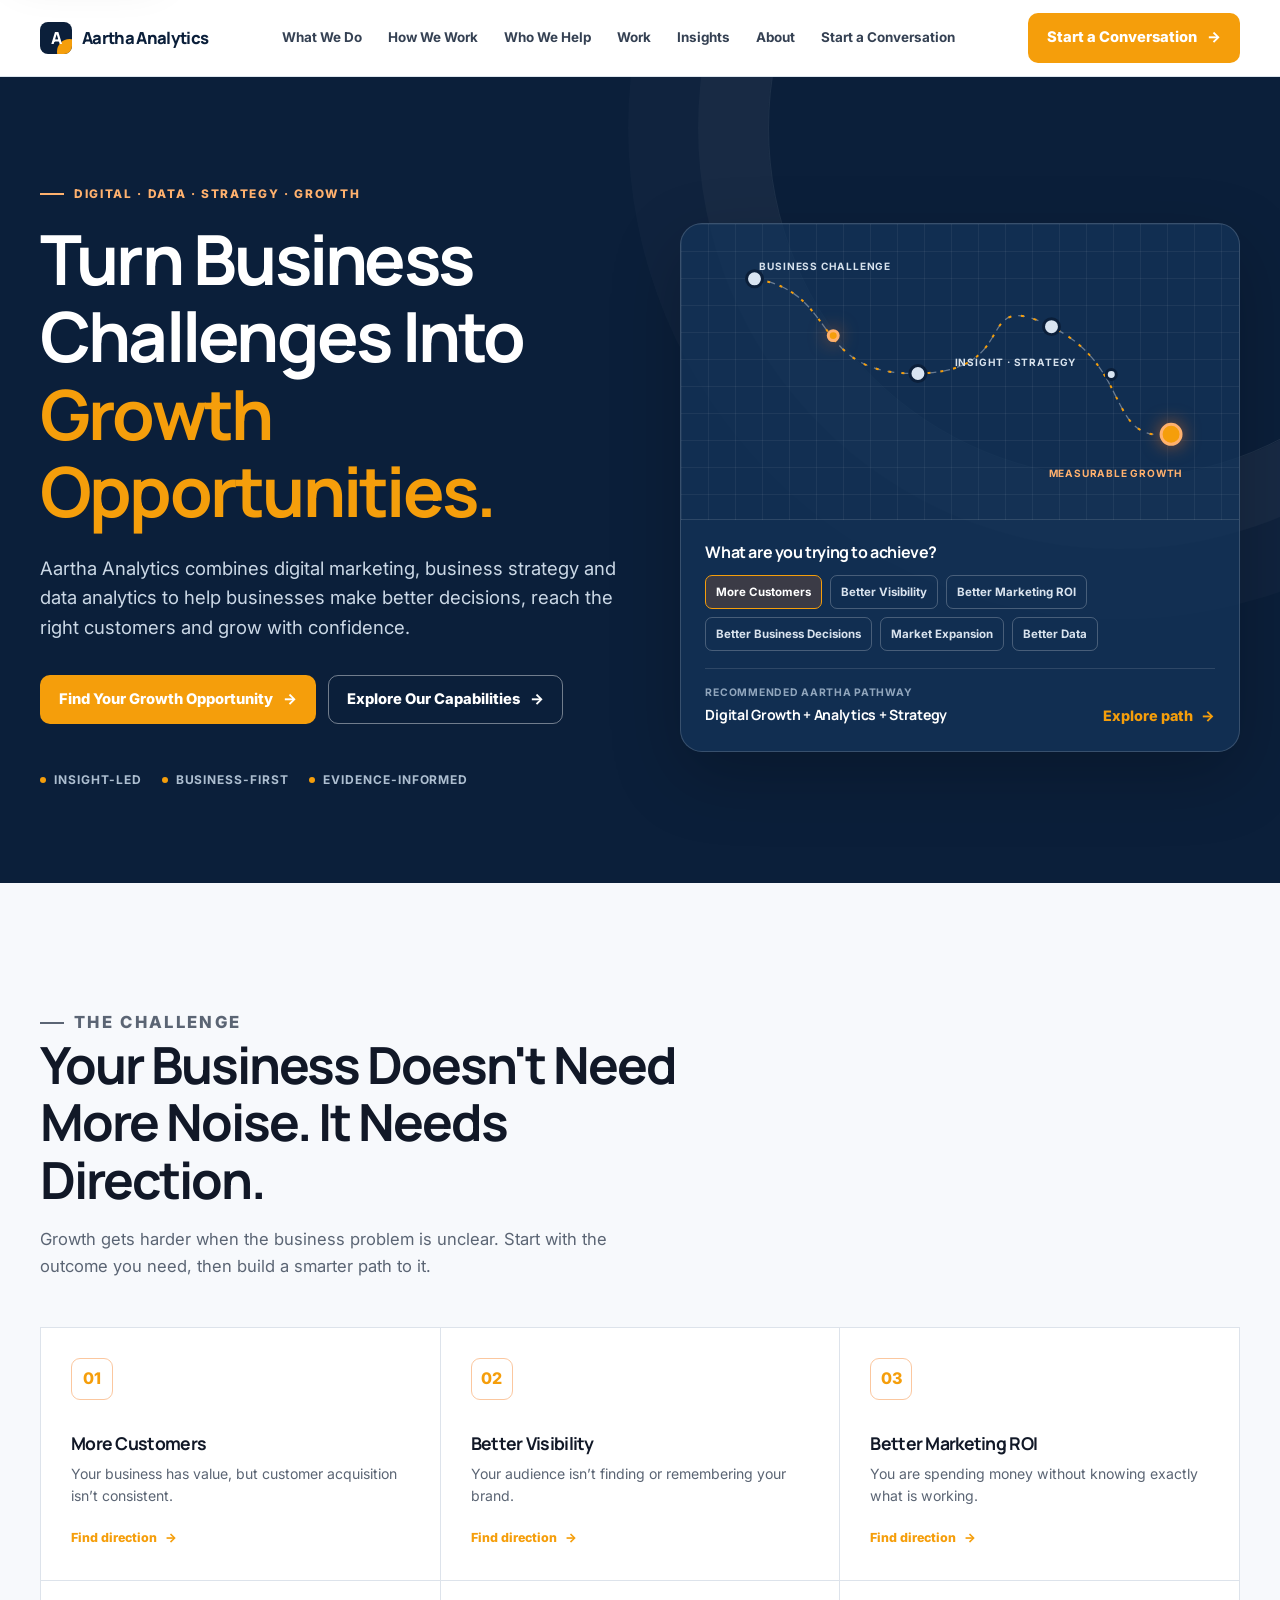
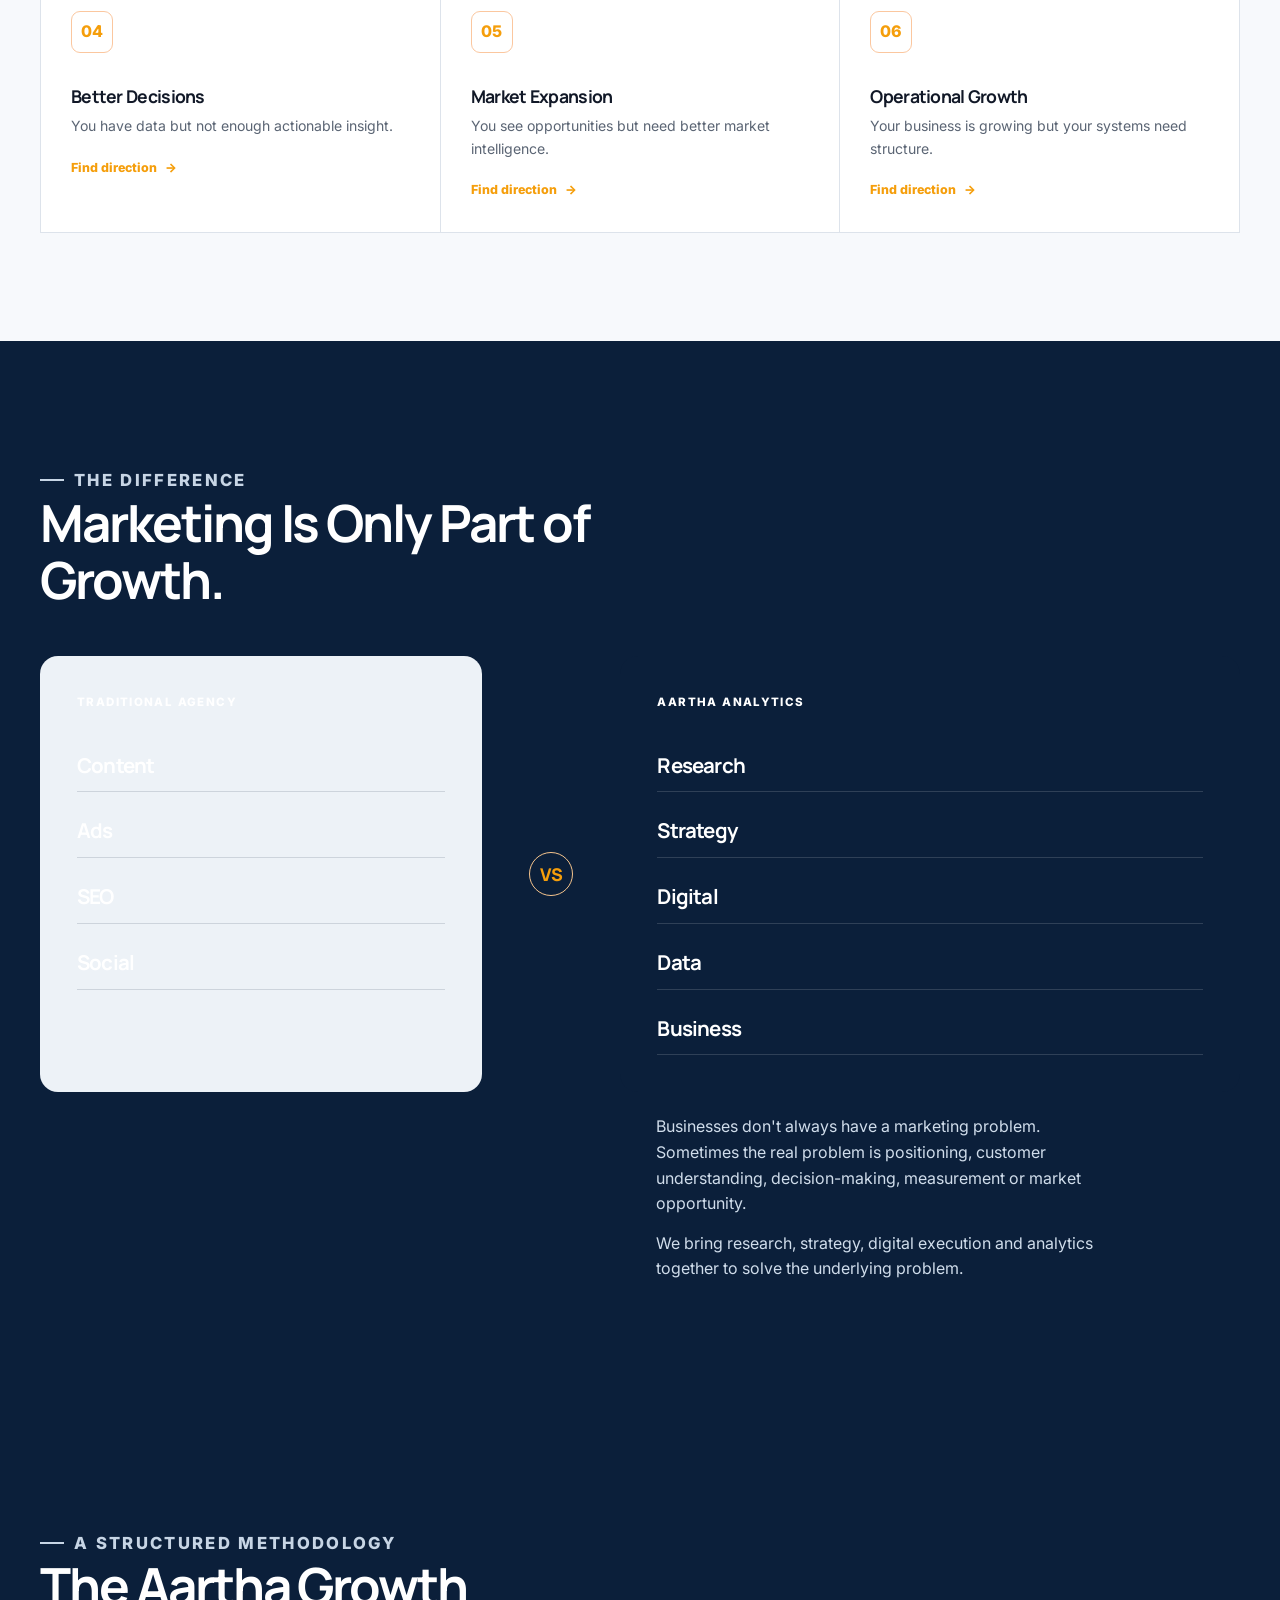
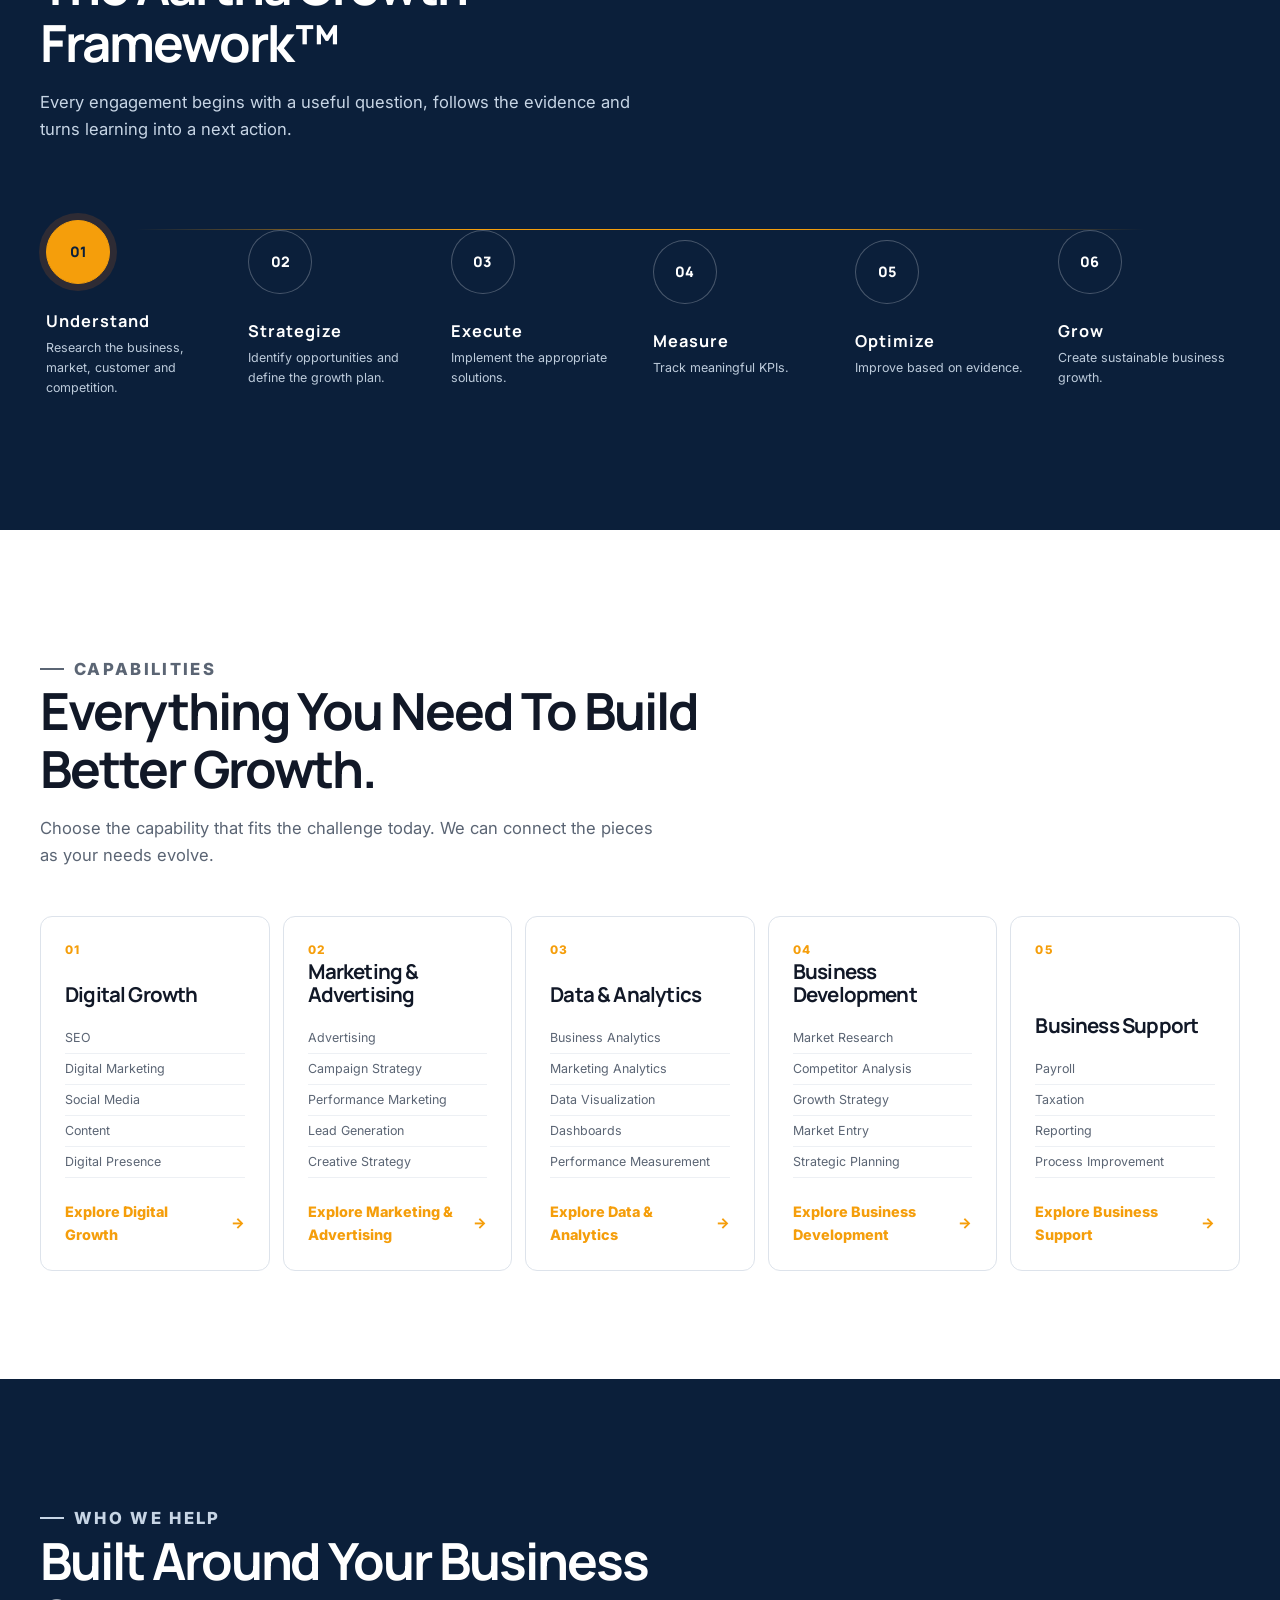
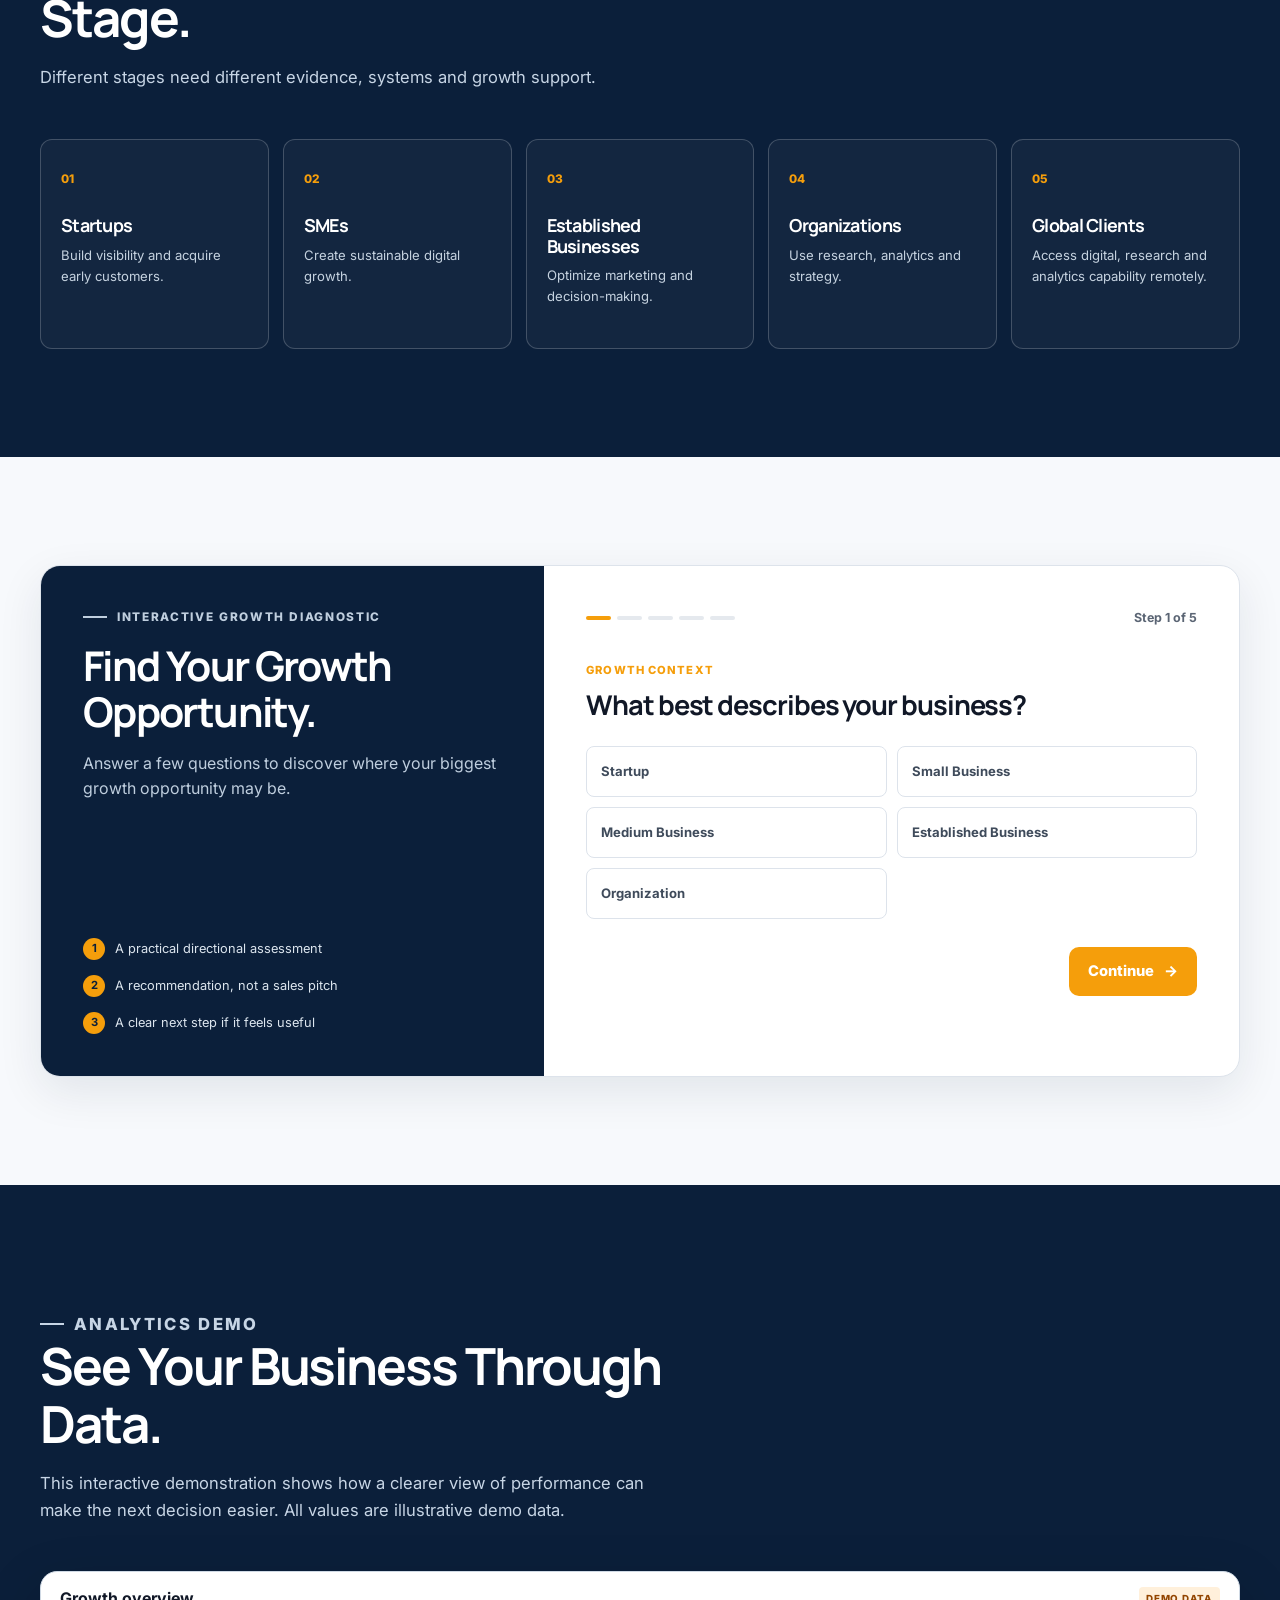
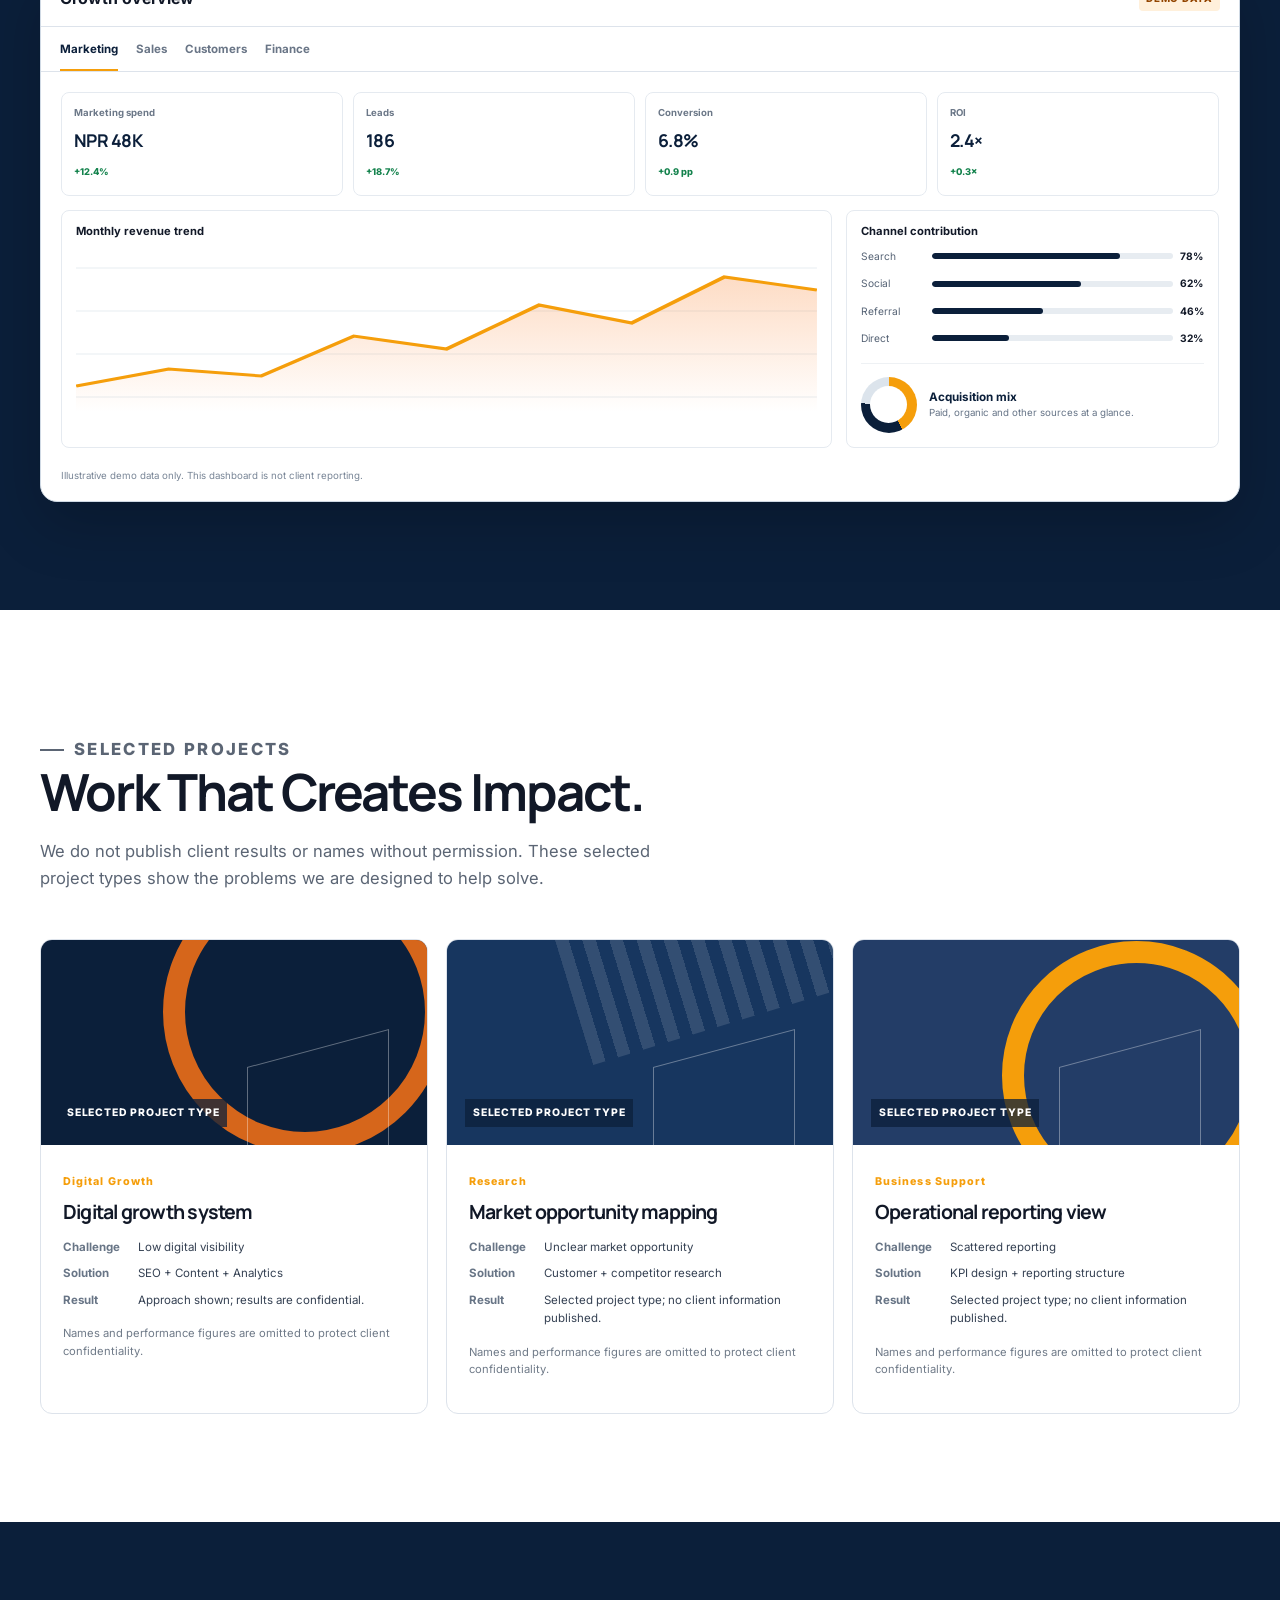
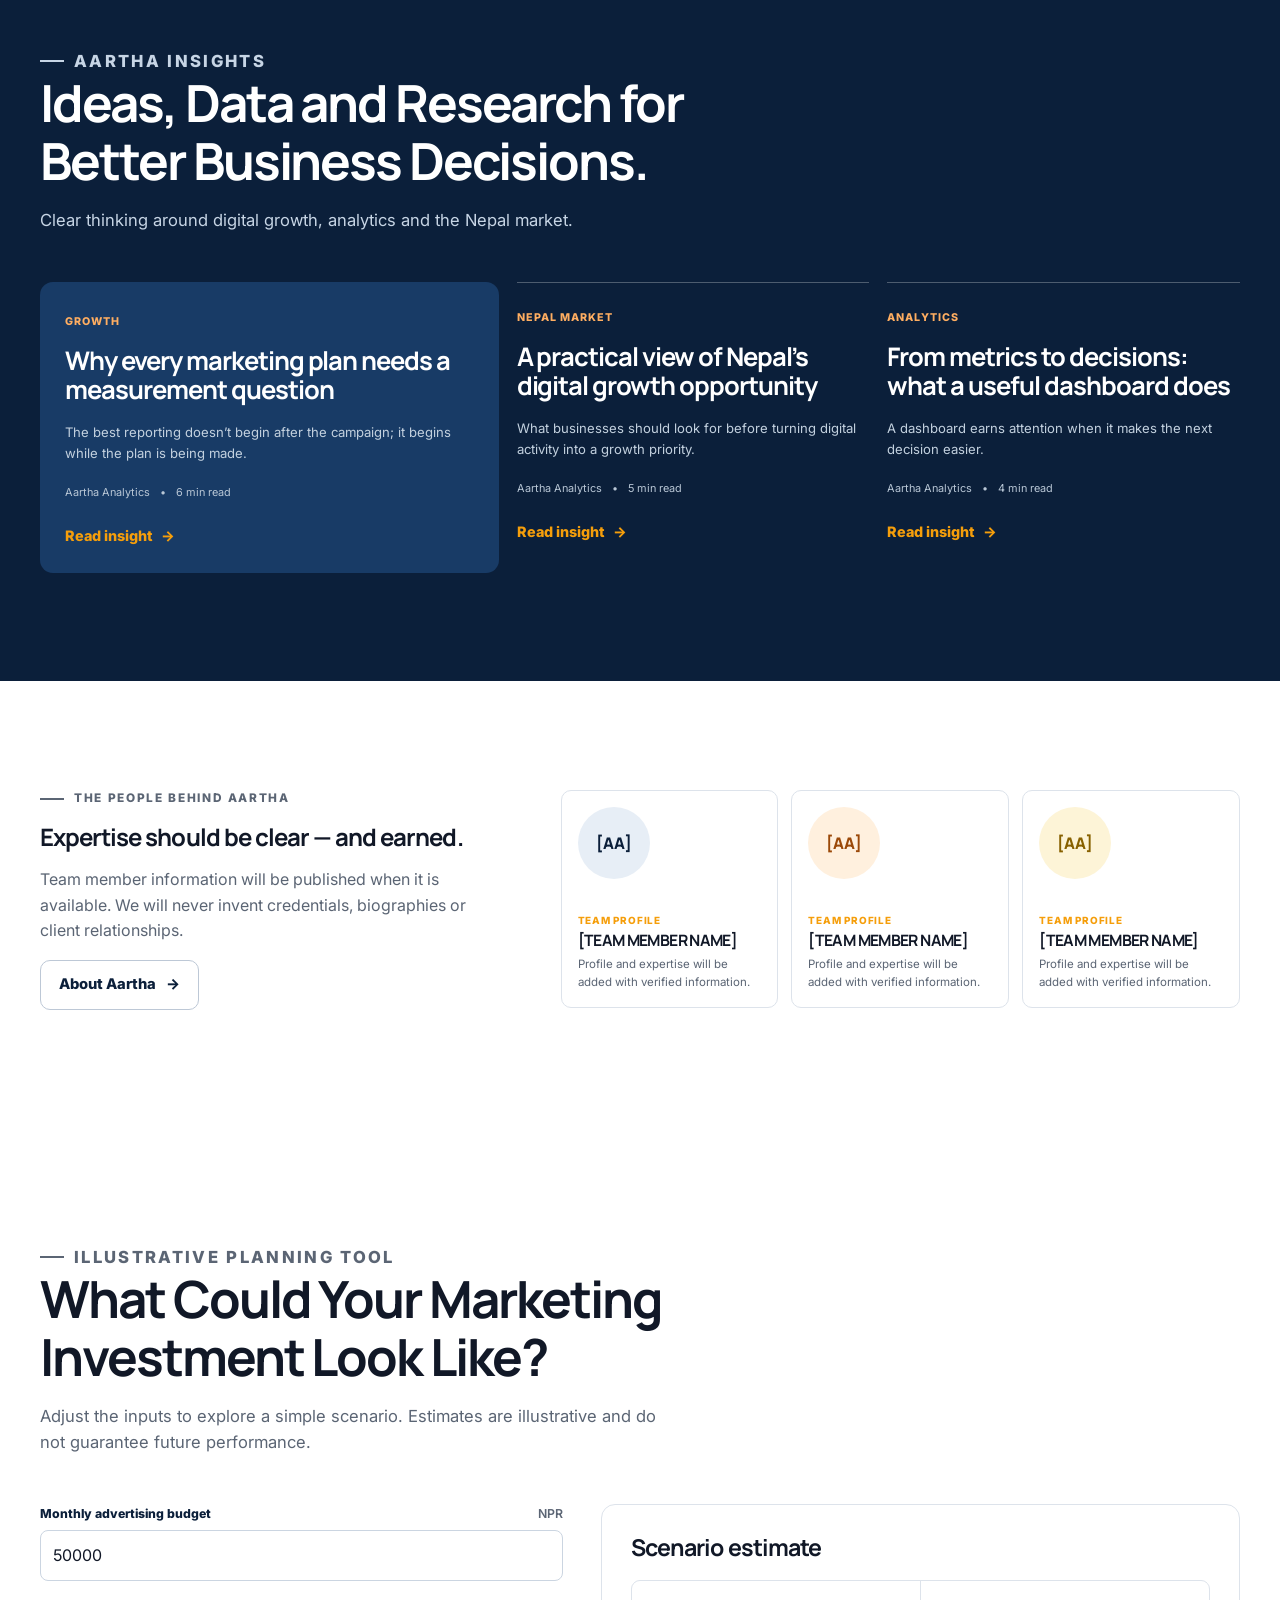
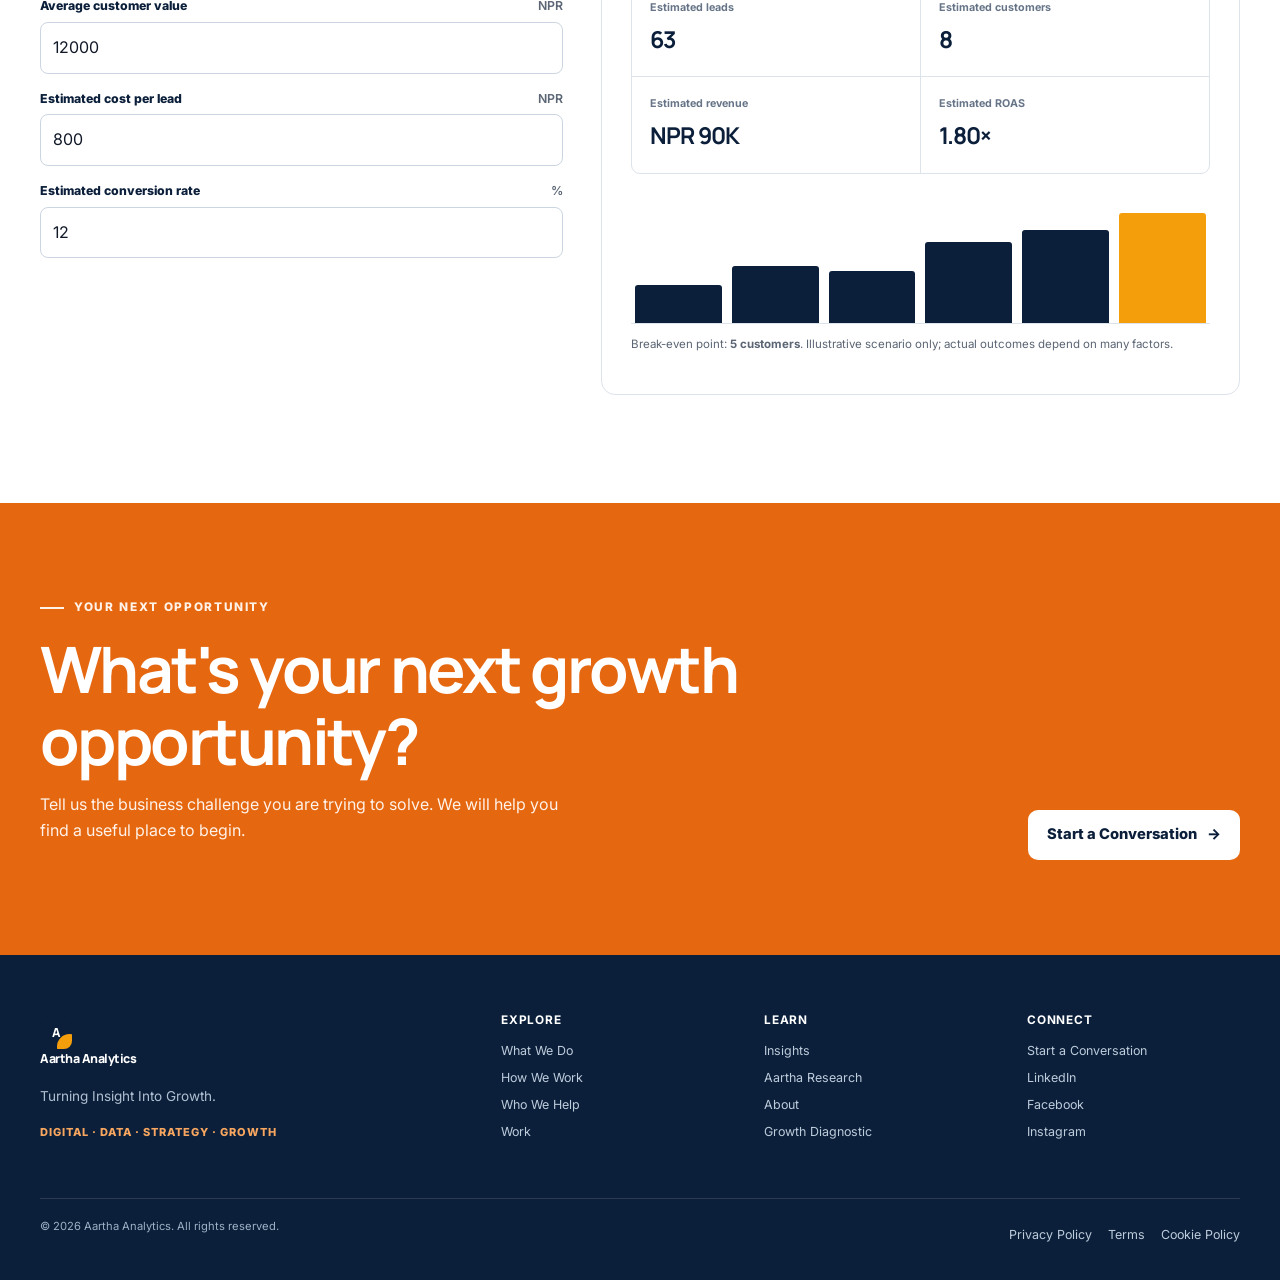
==== index.html @ e2967644 "Add files via upload" ====
<!doctype html>
<html lang="en">
  <head>
    <meta charset="UTF-8" />
    <meta name="viewport" content="width=device-width, initial-scale=1.0" />
    <meta name="description" content="Aartha Analytics connects digital growth, data and strategy to turn business challenges into measurable opportunities." />
    <meta name="theme-color" content="#0B1F3A" />
    <meta property="og:title" content="Aartha Analytics — Turning Insight Into Growth" />
    <meta property="og:description" content="Digital growth, analytics and strategy for better business decisions." />
    <meta property="og:type" content="website" />
    <meta name="twitter:card" content="summary_large_image" />
    <link rel="canonical" href="https://aarthaanalytics.com/" />
    <link rel="preconnect" href="https://fonts.googleapis.com" />
    <link rel="preconnect" href="https://fonts.gstatic.com" crossorigin />
    <link href="https://fonts.googleapis.com/css2?family=Inter:wght@400;500;600;700&family=Manrope:wght@500;600;700;800&display=swap" rel="stylesheet" />
    <link rel="stylesheet" href="styles.css" />
    <title>Aartha Analytics — Turning Insight Into Growth</title>
  </head>
  <body>
    <a class="skip-link" href="#main-content">Skip to content</a>
    <div id="app"></div>
    <script type="application/ld+json">
      {
        "@context": "https://schema.org",
        "@type": "Organization",
        "name": "Aartha Analytics",
        "description": "A data-driven business growth partner combining digital marketing, analytics, advertising, research and strategic business support.",
        "url": "https://aarthaanalytics.com",
        "slogan": "Turning Insight Into Growth."
      }
    </script>
    <script src="app.js"></script>
  </body>
</html>
---- styles.css ----
:root {
  --navy: #0b1f3a;
  --navy-2: #102b50;
  --orange: #f59e0b;
  --gold: #f59e0b;
  --ink: #111827;
  --muted: #5b6574;
  --line: #dde3eb;
  --light: #f7f9fc;
  --white: #fff;
  --radius: 18px;
  --shadow: 0 15px 45px rgba(11, 31, 58, .09);
  --container: min(1200px, calc(100% - 48px));
}

* { box-sizing: border-box; }
html { scroll-behavior: smooth; }
body { margin: 0; color: var(--ink); background: var(--white); font-family: Inter, Arial, sans-serif; line-height: 1.6; }
button, input, select, textarea { font: inherit; }
button { cursor: pointer; }
a { color: inherit; text-decoration: none; }
a, button, input, select, textarea { -webkit-tap-highlight-color: transparent; }
:focus-visible { outline: 3px solid var(--gold); outline-offset: 3px; }
.skip-link { position: fixed; z-index: 100; top: -80px; left: 16px; padding: 10px 14px; background: var(--white); color: var(--navy); font-weight: 700; box-shadow: var(--shadow); }
.skip-link:focus { top: 16px; }

.container { width: var(--container); margin-inline: auto; }
.section { padding: 108px 0; }
.section--light { background: var(--light); }
.section--navy { color: var(--white); background: var(--navy); }
.eyebrow { display: flex; align-items: center; gap: 10px; margin: 0 0 16px; color: var(--orange); font-size: .74rem; font-weight: 800; letter-spacing: .14em; text-transform: uppercase; }
.eyebrow::before { width: 24px; height: 2px; background: currentColor; content: ""; }
.section-heading { max-width: 690px; margin-bottom: 48px; }
.section-heading h1, .section-heading h2, .section-heading h3, h1, h2, h3 { margin: 0; font-family: Manrope, Arial, sans-serif; letter-spacing: -.04em; line-height: 1.12; }
.section-heading h2 { font-size: clamp(2rem, 4vw, 3.55rem); }
.section-heading p { max-width: 630px; margin: 18px 0 0; color: var(--muted); font-size: 1.04rem; }
.section--navy .section-heading p { color: #c7d5e5; }
.accent { color: var(--orange); }
.muted { color: var(--muted); }

.btn { display: inline-flex; align-items: center; justify-content: center; gap: 10px; min-height: 48px; padding: 12px 18px; border: 1px solid transparent; border-radius: 10px; font-size: .92rem; font-weight: 800; transition: transform .2s ease, background .2s ease, border-color .2s ease; }
.btn:hover { transform: translateY(-2px); }
.btn--orange { color: var(--white); background: var(--orange); }
.btn--orange:hover { background: #df610b; }
.btn--white { color: var(--navy); background: var(--white); }
.btn--ghost { color: var(--navy); border-color: #bdc8d6; background: transparent; }
.btn--ghost:hover { border-color: var(--navy); }
.btn--dark-ghost { color: var(--white); border-color: rgba(255,255,255,.42); }
.btn .arrow { transition: transform .2s ease; }
.btn:hover .arrow { transform: translateX(4px); }
.text-link { display: inline-flex; align-items: center; gap: 8px; color: var(--orange); font-size: .9rem; font-weight: 800; }
.text-link:hover { text-decoration: underline; }

/* navigation */
.site-header { position: sticky; z-index: 20; top: 0; border-bottom: 1px solid rgba(202,215,228,.65); background: rgba(255,255,255,.93); backdrop-filter: blur(12px); }
.nav { display: flex; align-items: center; justify-content: space-between; min-height: 76px; gap: 24px; }
.brand { display: inline-flex; align-items: center; gap: 10px; font-family: Manrope, sans-serif; color: var(--navy); font-size: 1.04rem; font-weight: 800; letter-spacing: -.04em; white-space: nowrap; }
.brand-mark { position: relative; display: grid; width: 32px; height: 32px; place-items: center; overflow: hidden; color: var(--white); border-radius: 8px; background: var(--navy); font-family: Manrope; font-weight: 800; }
.brand-mark::after { position: absolute; right: -10px; bottom: -10px; width: 25px; height: 25px; border-radius: 50%; background: var(--orange); content: ""; }
.brand-mark span { position: relative; z-index: 1; }
.nav-links { display: flex; align-items: center; gap: 26px; color: #354153; font-size: .84rem; font-weight: 700; }
.nav-links a { transition: color .2s ease; }
.nav-links a:hover, .nav-links a[aria-current="page"] { color: var(--orange); }
.nav-actions { display: flex; align-items: center; gap: 10px; }
.menu-toggle { display: none; border: 0; color: var(--navy); background: none; }

/* Hero */
.hero { position: relative; overflow: hidden; padding: 78px 0 64px; color: var(--white); background: var(--navy); }
.hero::before { position: absolute; top: -300px; right: -190px; width: 700px; height: 700px; border: 1px solid rgba(255,255,255,.08); border-radius: 50%; box-shadow: 0 0 0 70px rgba(255,255,255,.03), 0 0 0 140px rgba(255,255,255,.02); content: ""; }
.hero-grid { position: relative; display: grid; grid-template-columns: minmax(0, 1.02fr) minmax(390px, .98fr); align-items: center; gap: 58px; }
.hero-copy { padding: 30px 0; }
.hero .eyebrow { color: #ffb16e; }
.hero h1 { max-width: 690px; font-size: clamp(2.8rem, 5.4vw, 5.35rem); }
.hero-lede { max-width: 620px; margin: 24px 0 32px; color: #cbd8e6; font-size: clamp(1rem, 1.5vw, 1.16rem); }
.hero-actions { display: flex; flex-wrap: wrap; gap: 12px; }
.hero-proof { display: flex; flex-wrap: wrap; gap: 20px; margin-top: 46px; color: #adbed0; font-size: .75rem; font-weight: 700; letter-spacing: .08em; text-transform: uppercase; }
.hero-proof span { display: flex; align-items: center; gap: 8px; }
.hero-proof i { width: 6px; height: 6px; border-radius: 50%; background: var(--orange); }
.hero-panel { position: relative; border: 1px solid rgba(255,255,255,.16); border-radius: 22px; background: rgba(20,52,89,.78); box-shadow: 0 24px 70px rgba(0,0,0,.22); }
.signal-map { position: relative; height: 296px; overflow: hidden; border-bottom: 1px solid rgba(255,255,255,.12); border-radius: 22px 22px 0 0; background-image: linear-gradient(rgba(255,255,255,.055) 1px, transparent 1px), linear-gradient(90deg, rgba(255,255,255,.055) 1px, transparent 1px); background-size: 27px 27px; }
.signal-map svg { width: 100%; height: 100%; overflow: visible; }
.signal-map path { fill: none; stroke: rgba(255,255,255,.36); stroke-width: 1.3; stroke-dasharray: 7 7; animation: trace 18s linear infinite; }
.signal-map .active-path { stroke: var(--orange); stroke-width: 2; stroke-dasharray: 3 10; }
@keyframes trace { to { stroke-dashoffset: -220; } }
.node { fill: #d9e4f1; stroke: var(--navy); stroke-width: 3; }
.node--orange { fill: var(--orange); stroke: #ffb16e; stroke-width: 3; filter: drop-shadow(0 0 9px rgba(249,115,22,.6)); }
.signal-label { position: absolute; color: #d7e2ed; font-size: .63rem; font-weight: 700; letter-spacing: .08em; }
.signal-label--one { top: 34px; left: 14%; }.signal-label--two { top: 130px; left: 49%; }.signal-label--three { right: 10%; bottom: 38px; color: #ffb16e; }
.pathway-picker { padding: 24px; }
.pathway-picker h2 { margin: 0 0 13px; font-size: 1rem; letter-spacing: -.025em; }
.pathway-options { display: flex; flex-wrap: wrap; gap: 8px; }
.pathway-option { padding: 7px 10px; border: 1px solid rgba(255,255,255,.23); border-radius: 7px; color: #d9e3ee; background: transparent; font-size: .72rem; font-weight: 700; transition: all .2s ease; }
.pathway-option:hover, .pathway-option.is-active { border-color: var(--orange); color: var(--white); background: rgba(249,115,22,.18); }
.pathway-result { display: flex; align-items: flex-end; justify-content: space-between; gap: 14px; min-height: 58px; margin-top: 17px; padding-top: 16px; border-top: 1px solid rgba(255,255,255,.12); }
.pathway-result small { display: block; margin-bottom: 2px; color: #91a6bd; font-size: .65rem; font-weight: 700; letter-spacing: .07em; text-transform: uppercase; }
.pathway-result strong { display: block; color: #fff; font-family: Manrope; font-size: .88rem; letter-spacing: -.02em; }

/* card systems */
.problem-grid { display: grid; grid-template-columns: repeat(3, 1fr); border-top: 1px solid var(--line); border-left: 1px solid var(--line); }
.problem-card { min-height: 238px; padding: 30px; border-right: 1px solid var(--line); border-bottom: 1px solid var(--line); background: var(--white); transition: transform .24s ease, box-shadow .24s ease; }
.problem-card:hover { position: relative; z-index: 1; transform: translateY(-6px); box-shadow: var(--shadow); }
.problem-card .icon { display: grid; width: 42px; height: 42px; margin-bottom: 34px; place-items: center; color: var(--orange); border: 1px solid #fbc79f; border-radius: 9px; font-weight: 800; }
.problem-card h3 { font-size: 1.1rem; }.problem-card p { margin: 9px 0 16px; color: var(--muted); font-size: .88rem; }.problem-card .text-link { font-size: .78rem; }
.comparison { display: grid; grid-template-columns: 1fr 94px 1.4fr; align-items: stretch; gap: 22px; }
.compare-panel { padding: 37px; border-radius: var(--radius); background: #edf2f7; }
.compare-panel--aartha { color: var(--white); background: var(--navy); }
.compare-panel .small-title { display: block; margin-bottom: 27px; font-size: .72rem; font-weight: 800; letter-spacing: .12em; text-transform: uppercase; }
.compare-list { display: flex; flex-direction: column; gap: 12px; }.compare-list span { padding: 10px 0; border-bottom: 1px solid currentColor; border-color: rgba(11,31,58,.14); font-family: Manrope; font-size: 1.28rem; font-weight: 700; letter-spacing: -.04em; }.compare-panel--aartha .compare-list span { border-color: rgba(255,255,255,.15); }
.compare-middle { display: flex; align-items: center; justify-content: center; color: var(--orange); font-family: Manrope; font-size: 1.1rem; font-weight: 800; }.compare-middle::after { content: "VS"; display: grid; width: 42px; height: 42px; place-items: center; border: 1px solid #f5c48d; border-radius: 50%; }
.comparison-copy { grid-column: 3; padding-left: 36px; color: #d0ddeb; }.comparison-copy p { max-width: 450px; margin: 0 0 14px; }

/* Framework */
.framework { position: relative; display: grid; grid-template-columns: repeat(6, 1fr); gap: 14px; margin-top: 54px; }
.framework::before { position: absolute; top: 32px; right: 8%; left: 8%; height: 1px; background: linear-gradient(90deg, transparent, var(--orange), var(--orange), transparent); content: ""; }
.framework-stage { position: relative; min-height: 225px; padding: 0 6px; border: 0; color: inherit; background: transparent; text-align: left; }
.stage-number { display: grid; position: relative; z-index: 1; width: 64px; height: 64px; margin-bottom: 28px; place-items: center; border: 1px solid rgba(255,255,255,.25); border-radius: 50%; color: #fff; background: var(--navy); font-family: Manrope; font-size: .9rem; font-weight: 800; transition: all .2s ease; }
.framework-stage:hover .stage-number, .framework-stage.is-active .stage-number { border-color: var(--orange); color: var(--navy); background: var(--orange); box-shadow: 0 0 0 7px rgba(249,115,22,.15); }.framework-stage h3 { font-size: 1.02rem; letter-spacing: .06em; }.framework-stage p { max-width: 180px; margin: 8px 0 0; color: #bdcbdb; font-size: .78rem; }

.capability-grid { display: grid; grid-template-columns: repeat(5, 1fr); gap: 13px; }.capability-card { display: flex; min-height: 330px; flex-direction: column; padding: 24px; border: 1px solid var(--line); border-radius: 12px; background: var(--white); transition: transform .22s ease, border-color .22s ease; }.capability-card:hover { transform: translateY(-5px); border-color: var(--orange); }.capability-card .cap-no { color: var(--orange); font-size: .74rem; font-weight: 800; letter-spacing: .1em; }.capability-card h3 { margin-top: auto; font-size: 1.28rem; }.capability-card ul { min-height: 115px; margin: 17px 0 22px; padding: 0; list-style: none; color: var(--muted); font-size: .78rem; }.capability-card li { padding: 5px 0; border-bottom: 1px solid #edf0f4; }
.audience-grid { display: grid; grid-template-columns: repeat(5, 1fr); gap: 14px; }.audience-card { min-height: 210px; padding: 25px 20px; border: 1px solid rgba(255,255,255,.2); border-radius: 12px; background: rgba(255,255,255,.035); }.audience-card .audience-no { color: var(--orange); font-size: .74rem; font-weight: 800; }.audience-card h3 { margin: 25px 0 9px; font-size: 1.12rem; }.audience-card p { margin: 0; color: #c6d3e0; font-size: .82rem; }

/* diagnostic */
.diagnostic-wrap { display: grid; grid-template-columns: .84fr 1.16fr; overflow: hidden; border: 1px solid var(--line); border-radius: 20px; background: var(--white); box-shadow: var(--shadow); }.diagnostic-intro { display: flex; min-height: 510px; flex-direction: column; padding: 42px; color: var(--white); background: var(--navy); }.diagnostic-intro h2 { font-size: clamp(2rem, 3.2vw, 3rem); }.diagnostic-intro p { color: #bfcede; }.diagnostic-points { display: grid; gap: 15px; margin-top: auto; }.diagnostic-points span { display: flex; gap: 10px; align-items: center; color: #dce5ee; font-size: .8rem; }.diagnostic-points b { display: grid; width: 22px; height: 22px; place-items: center; border-radius: 50%; color: var(--navy); background: var(--orange); font-size: .7rem; }.diagnostic { padding: 42px; }.progress-row { display: flex; justify-content: space-between; align-items: center; margin-bottom: 28px; color: var(--muted); font-size: .78rem; font-weight: 700; }.progress-track { display: flex; gap: 6px; }.progress-dot { width: 25px; height: 4px; border-radius: 4px; background: #e5e9ee; }.progress-dot.active { background: var(--orange); }.question-label { color: var(--orange); font-size: .7rem; font-weight: 800; letter-spacing: .1em; }.diagnostic h3 { margin: 9px 0 25px; font-size: 1.7rem; }.choice-grid { display: grid; grid-template-columns: repeat(2, 1fr); gap: 10px; }.choice { padding: 14px; border: 1px solid var(--line); border-radius: 8px; color: #3f4b5b; background: var(--white); text-align: left; font-size: .82rem; font-weight: 700; transition: all .18s ease; }.choice:hover, .choice.selected { border-color: var(--orange); color: var(--navy); background: #fff7ef; }.diagnostic-actions { display: flex; justify-content: space-between; gap: 10px; margin-top: 28px; }.diagnostic-result { padding: 2px 0; }.result-chip { display: inline-block; padding: 6px 9px; border-radius: 5px; color: #8e4002; background: #fff0df; font-size: .68rem; font-weight: 800; letter-spacing: .08em; }.diagnostic-result h3 { margin: 14px 0 11px; color: var(--navy); }.path-result { display: flex; flex-wrap: wrap; gap: 8px; margin: 19px 0; }.path-result span { padding: 8px 10px; border-radius: 7px; color: var(--navy); background: #ecf1f6; font-size: .76rem; font-weight: 800; }.disclaimer { color: var(--muted); font-size: .72rem; }

/* Dashboard */
.dashboard { overflow: hidden; border: 1px solid #cfd9e4; border-radius: 17px; color: var(--ink); background: #fff; box-shadow: 0 22px 60px rgba(0,0,0,.2); }.dashboard-top { display: flex; align-items: center; justify-content: space-between; padding: 14px 19px; border-bottom: 1px solid var(--line); }.demo-badge { padding: 4px 7px; border-radius: 4px; color: #934500; background: #fff0db; font-size: .61rem; font-weight: 800; letter-spacing: .08em; }.dashboard-tabs { display: flex; gap: 18px; padding: 13px 19px 0; border-bottom: 1px solid var(--line); }.dash-tab { padding: 0 0 11px; border: 0; border-bottom: 2px solid transparent; color: #697586; background: transparent; font-size: .72rem; font-weight: 700; }.dash-tab.active { border-bottom-color: var(--orange); color: var(--navy); }.dash-main { padding: 20px; }.kpi-grid { display: grid; grid-template-columns: repeat(4, 1fr); gap: 10px; }.kpi { padding: 12px; border: 1px solid #e5eaf0; border-radius: 8px; }.kpi small { display: block; color: #6c7888; font-size: .6rem; font-weight: 700; }.kpi strong { display: block; margin: 5px 0 3px; color: var(--navy); font-family: Manrope; font-size: 1.1rem; letter-spacing: -.04em; }.kpi span { color: #13824c; font-size: .58rem; font-weight: 800; }.dash-charts { display: grid; grid-template-columns: 1.55fr .75fr; gap: 14px; margin-top: 14px; }.chart-card { padding: 14px; border: 1px solid #e5eaf0; border-radius: 8px; }.chart-card h3 { margin: 0 0 11px; font-family: Inter; font-size: .7rem; letter-spacing: 0; }.line-chart { width: 100%; height: 164px; }.line-chart .gridline { stroke: #e8edf2; stroke-width: 1; }.line-chart .area { fill: url(#area-fill); }.line-chart .line { fill: none; stroke: var(--orange); stroke-width: 3; }.channel-list { display: grid; gap: 11px; }.channel { display: flex; align-items: center; justify-content: space-between; gap: 7px; font-size: .64rem; }.channel > span { min-width: 64px; color: #566375; }.bar { flex: 1; height: 6px; overflow: hidden; border-radius: 4px; background: #e7ecf1; }.bar i { display: block; height: 100%; border-radius: 4px; background: var(--navy); }.channel b { min-width: 24px; font-size: .64rem; }.dashboard-note { margin: 0; padding: 0 20px 18px; color: #788596; font-size: .61rem; }

/* Work and insights */
.dash-donut-row { display: flex; align-items: center; gap: 12px; margin-top: 16px; padding-top: 13px; border-top: 1px solid #eef1f4; }.donut { display: grid; width: 56px; height: 56px; flex: 0 0 auto; place-items: center; border-radius: 50%; background: conic-gradient(var(--orange) 0 42%, var(--navy) 42% 76%, #dce4ec 76%); }.donut::after { width: 37px; height: 37px; border-radius: 50%; background: #fff; content: ""; }.donut-label { margin: 0; color: #667487; font-size: .61rem; line-height: 1.35; }.donut-label b { display: block; color: var(--navy); font-size: .73rem; }
.work-grid { display: grid; grid-template-columns: repeat(3, 1fr); gap: 18px; }.project-card { overflow: hidden; border: 1px solid var(--line); border-radius: 12px; background: var(--white); }.project-visual { position: relative; display: flex; min-height: 205px; align-items: flex-end; padding: 18px; overflow: hidden; color: var(--white); background: var(--navy); }.project-visual::before { position: absolute; top: -70px; right: -20px; width: 240px; height: 240px; border: 22px solid rgba(249,115,22,.85); border-radius: 50%; content: ""; }.project-visual::after { position: absolute; right: 38px; bottom: -30px; width: 140px; height: 125px; border: 1px solid rgba(255,255,255,.35); transform: skewY(-15deg); content: ""; }.project-visual--market { background: #17365f; }.project-visual--market::before { width: 75%; height: 76%; border: 0; border-radius: 0; background: repeating-linear-gradient(90deg, rgba(255,255,255,.12) 0 13px, transparent 13px 26px); transform: rotate(-17deg); }.project-visual--ops { background: #233d67; }.project-visual--ops::before { top: auto; right: -32px; bottom: -65px; width: 225px; height: 225px; border-color: var(--gold); }.project-visual span { position: relative; z-index: 1; padding: 6px 8px; background: rgba(11,31,58,.75); font-size: .65rem; font-weight: 800; letter-spacing: .08em; }.project-copy { padding: 22px; }.project-copy small { color: var(--orange); font-size: .67rem; font-weight: 800; letter-spacing: .1em; }.project-copy h3 { margin: 8px 0 15px; font-size: 1.22rem; }.project-copy dl { display: grid; gap: 8px; margin: 0 0 16px; }.project-copy dl div { display: grid; grid-template-columns: 67px 1fr; gap: 8px; font-size: .72rem; }.project-copy dt { color: #687586; font-weight: 700; }.project-copy dd { margin: 0; color: #354153; }.project-copy .note { color: #6f7a88; font-size: .7rem; }
.insight-grid { display: grid; grid-template-columns: 1.3fr 1fr 1fr; gap: 18px; }.article { border-top: 1px solid rgba(255,255,255,.27); padding-top: 20px; }.article:first-child { padding: 25px; border: 0; border-radius: 13px; background: #183b66; }.article-category { color: #ffae61; font-size: .67rem; font-weight: 800; letter-spacing: .1em; text-transform: uppercase; }.article h3 { margin: 15px 0 18px; font-size: clamp(1.15rem, 2vw, 1.65rem); }.article p { color: #c3d1df; font-size: .82rem; }.article-meta { display: flex; gap: 10px; margin-top: 20px; color: #b9c7d6; font-size: .68rem; }.article .text-link { margin-top: 22px; }
.team-strip { display: grid; grid-template-columns: .94fr 1.45fr; gap: 80px; align-items: center; }.team-note p { color: var(--muted); }.team-members { display: grid; grid-template-columns: repeat(3, 1fr); gap: 13px; }.team-card { padding: 16px; border: 1px solid var(--line); border-radius: 10px; }.avatar { display: grid; width: 72px; height: 72px; margin-bottom: 27px; place-items: center; border-radius: 50%; color: var(--navy); background: #e7eef6; font-family: Manrope; font-weight: 800; }.team-card:nth-child(2) .avatar { color: #9b4909; background: #fff0de; }.team-card:nth-child(3) .avatar { color: #886100; background: #fdf4d7; }.team-card h3 { font-size: .98rem; }.team-card p { margin: 5px 0 0; color: var(--muted); font-size: .72rem; }.placeholder-label { color: var(--orange); font-size: .62rem; font-weight: 800; letter-spacing: .08em; }

/* Forms / calculator */
.calculator { display: grid; grid-template-columns: .9fr 1.1fr; gap: 38px; align-items: start; }.calc-fields { display: grid; gap: 15px; }.field label { display: flex; justify-content: space-between; margin-bottom: 6px; color: var(--navy); font-size: .77rem; font-weight: 800; }.field label span { color: var(--muted); font-weight: 600; }.field input, .field select, .field textarea { width: 100%; padding: 12px; border: 1px solid #cbd5e1; border-radius: 8px; color: var(--ink); background: #fff; }.field textarea { min-height: 120px; resize: vertical; }.calc-results { padding: 29px; border: 1px solid var(--line); border-radius: 14px; background: var(--white); }.calc-results h3 { font-size: 1.45rem; }.result-metrics { display: grid; grid-template-columns: repeat(2, 1fr); gap: 1px; margin: 20px 0; overflow: hidden; border: 1px solid var(--line); border-radius: 9px; background: var(--line); }.result-metric { padding: 18px; background: #fff; }.result-metric span { display: block; color: #667487; font-size: .67rem; font-weight: 700; }.result-metric strong { display: block; margin-top: 5px; color: var(--navy); font-family: Manrope; font-size: 1.45rem; letter-spacing: -.04em; }.mini-bars { display: flex; height: 130px; align-items: end; gap: 10px; padding: 10px 4px 0; border-bottom: 1px solid var(--line); }.mini-bars i { display: block; flex: 1; border-radius: 3px 3px 0 0; background: var(--navy); }.mini-bars i:last-child { background: var(--orange); }
.contact-grid { display: grid; grid-template-columns: .75fr 1.25fr; gap: 80px; }.contact-note { position: sticky; top: 100px; align-self: start; }.contact-note h1 { font-size: clamp(2.5rem, 5vw, 4rem); }.contact-form { padding: 34px; border: 1px solid var(--line); border-radius: 16px; background: var(--white); box-shadow: var(--shadow); }.form-grid { display: grid; grid-template-columns: repeat(2, 1fr); gap: 16px; }.form-grid .field--full { grid-column: 1 / -1; }.form-error { min-height: 20px; margin-top: 5px; color: #b42318; font-size: .7rem; }.form-success { display: none; margin-bottom: 15px; padding: 12px; border-radius: 7px; color: #0c6c41; background: #e6f7ed; font-size: .82rem; font-weight: 700; }.form-success.show { display: block; }

/* generic simple pages */
.page-hero { padding: 86px 0 68px; color: var(--white); background: var(--navy); }.page-hero .eyebrow { color: #ffb16e; }.page-hero h1 { max-width: 850px; font-size: clamp(2.7rem, 5.5vw, 5rem); }.page-hero p { max-width: 640px; margin: 20px 0 0; color: #c6d4e3; font-size: 1.06rem; }.bread { margin-bottom: 25px; color: #adbed0; font-size: .75rem; }.bread a:hover { color: var(--orange); }.page-grid { display: grid; grid-template-columns: repeat(3, 1fr); gap: 18px; }.information-card { padding: 27px; border: 1px solid var(--line); border-radius: 12px; }.information-card .number { color: var(--orange); font-family: Manrope; font-size: .82rem; font-weight: 800; }.information-card h3 { margin: 26px 0 10px; font-size: 1.26rem; }.information-card p { margin: 0; color: var(--muted); font-size: .87rem; }.service-header { display: grid; grid-template-columns: 1.2fr .8fr; gap: 65px; align-items: end; }.service-stat { padding: 25px; border-left: 3px solid var(--orange); color: var(--navy); background: var(--light); }.service-stat strong { display: block; margin-bottom: 8px; font-family: Manrope; font-size: 1.55rem; line-height: 1.15; letter-spacing: -.04em; }.service-stat span { color: var(--muted); font-size: .79rem; }.faq { border-top: 1px solid var(--line); }.faq details { border-bottom: 1px solid var(--line); }.faq summary { padding: 18px 0; color: var(--navy); font-family: Manrope; font-weight: 700; cursor: pointer; }.faq p { max-width: 720px; padding-bottom: 18px; margin: 0; color: var(--muted); font-size: .87rem; }

/* footer */
.final-cta { padding: 95px 0; color: var(--white); background: #e56710; }.final-cta-grid { display: flex; align-items: end; justify-content: space-between; gap: 30px; }.final-cta h2 { max-width: 750px; font-size: clamp(2.4rem, 5vw, 4.6rem); }.final-cta p { max-width: 550px; color: #fff2e8; }.footer { padding: 55px 0 28px; color: #d3deea; background: var(--navy); }.footer-grid { display: grid; grid-template-columns: 1.35fr repeat(3, .7fr); gap: 50px; padding-bottom: 45px; }.footer .brand { color: #fff; }.footer-tagline { max-width: 260px; margin: 17px 0; color: #aebfd0; font-size: .85rem; }.footer-signals { color: #f7a65f; font-size: .69rem; font-weight: 800; letter-spacing: .09em; }.footer h3 { margin: 4px 0 14px; color: #fff; font-family: Inter; font-size: .74rem; letter-spacing: .07em; text-transform: uppercase; }.footer a { display: block; margin: 7px 0; color: #bdccdb; font-size: .78rem; }.footer a:hover { color: var(--orange); }.footer-bottom { display: flex; justify-content: space-between; gap: 20px; padding-top: 19px; border-top: 1px solid rgba(255,255,255,.13); color: #9eb1c5; font-size: .7rem; }.footer-legal { display: flex; gap: 16px; }

@media (max-width: 1050px) {
  .nav-links { gap: 16px; }.nav-actions .btn { padding: 10px 12px; font-size: .8rem; }.hero-grid { grid-template-columns: 1fr .87fr; gap: 32px; }.capability-grid { grid-template-columns: repeat(3, 1fr); }.capability-card { min-height: 265px; }.audience-grid { grid-template-columns: repeat(3, 1fr); }.framework { grid-template-columns: repeat(3, 1fr); row-gap: 30px; }.framework::before { display: none; }.comparison { grid-template-columns: 1fr 56px 1.2fr; }.comparison-copy { grid-column: 3; padding-left: 0; }.team-strip, .contact-grid { gap: 40px; }
}
@media (max-width: 790px) {
  :root { --container: min(100% - 32px, 1200px); }.section { padding: 70px 0; }.nav { min-height: 65px; }.menu-toggle { display: inline-flex; align-items: center; justify-content: center; width: 36px; height: 36px; font-size: 1.2rem; }.nav-links { position: absolute; top: 65px; right: 0; left: 0; display: none; align-items: stretch; flex-direction: column; gap: 0; padding: 10px 16px 17px; border-bottom: 1px solid var(--line); background: var(--white); box-shadow: 0 18px 30px rgba(11,31,58,.08); }.nav-links.open { display: flex; }.nav-links a { padding: 12px 0; }.nav-actions .btn { display: none; }.hero { padding-top: 45px; }.hero-grid, .diagnostic-wrap, .calculator, .contact-grid, .team-strip, .service-header { grid-template-columns: 1fr; }.hero-copy { padding: 0; }.hero-panel { max-width: 570px; }.problem-grid { grid-template-columns: repeat(2, 1fr); }.comparison { grid-template-columns: 1fr; gap: 14px; }.compare-middle { min-height: 30px; }.comparison-copy { grid-column: auto; padding: 8px 0 0; }.framework { grid-template-columns: repeat(2, 1fr); }.capability-grid, .audience-grid { grid-template-columns: repeat(2, 1fr); }.work-grid, .insight-grid { grid-template-columns: 1fr; }.team-members { max-width: 600px; }.diagnostic-intro { min-height: 300px; }.diagnostic-points { margin-top: 26px; }.contact-note { position: static; }.footer-grid { grid-template-columns: 1.2fr 1fr 1fr; gap: 30px; }.footer-grid > :first-child { grid-column: 1 / -1; }.page-grid { grid-template-columns: repeat(2, 1fr); }.page-hero { padding: 62px 0 55px; }
}
@media (max-width: 490px) {
  .brand { font-size: .93rem; }.hero h1 { font-size: 2.55rem; }.hero-proof { gap: 10px; }.hero-proof span { font-size: .66rem; }.signal-map { height: 235px; }.pathway-picker { padding: 19px; }.problem-grid, .capability-grid, .audience-grid, .framework, .page-grid, .form-grid { grid-template-columns: 1fr; }.problem-card { min-height: 0; }.framework-stage { min-height: 170px; }.framework-stage p { max-width: none; }.choice-grid { grid-template-columns: 1fr; }.diagnostic, .diagnostic-intro { padding: 27px 22px; }.kpi-grid { grid-template-columns: repeat(2, 1fr); }.dash-charts { grid-template-columns: 1fr; }.team-members { grid-template-columns: 1fr; }.team-card { display: grid; grid-template-columns: 72px 1fr; column-gap: 16px; }.team-card .avatar { grid-row: span 2; margin: 0; }.team-card p { margin: 4px 0 0; }.final-cta-grid { align-items: start; flex-direction: column; }.footer-grid { grid-template-columns: 1fr 1fr; }.footer-bottom { display: block; }.footer-legal { margin-top: 12px; }.result-metrics { grid-template-columns: 1fr 1fr; }.project-copy dl div { grid-template-columns: 60px 1fr; }
}
@media (prefers-reduced-motion: reduce) {
  *, *::before, *::after { scroll-behavior: auto !important; animation-duration: .001ms !important; transition-duration: .001ms !important; }
}
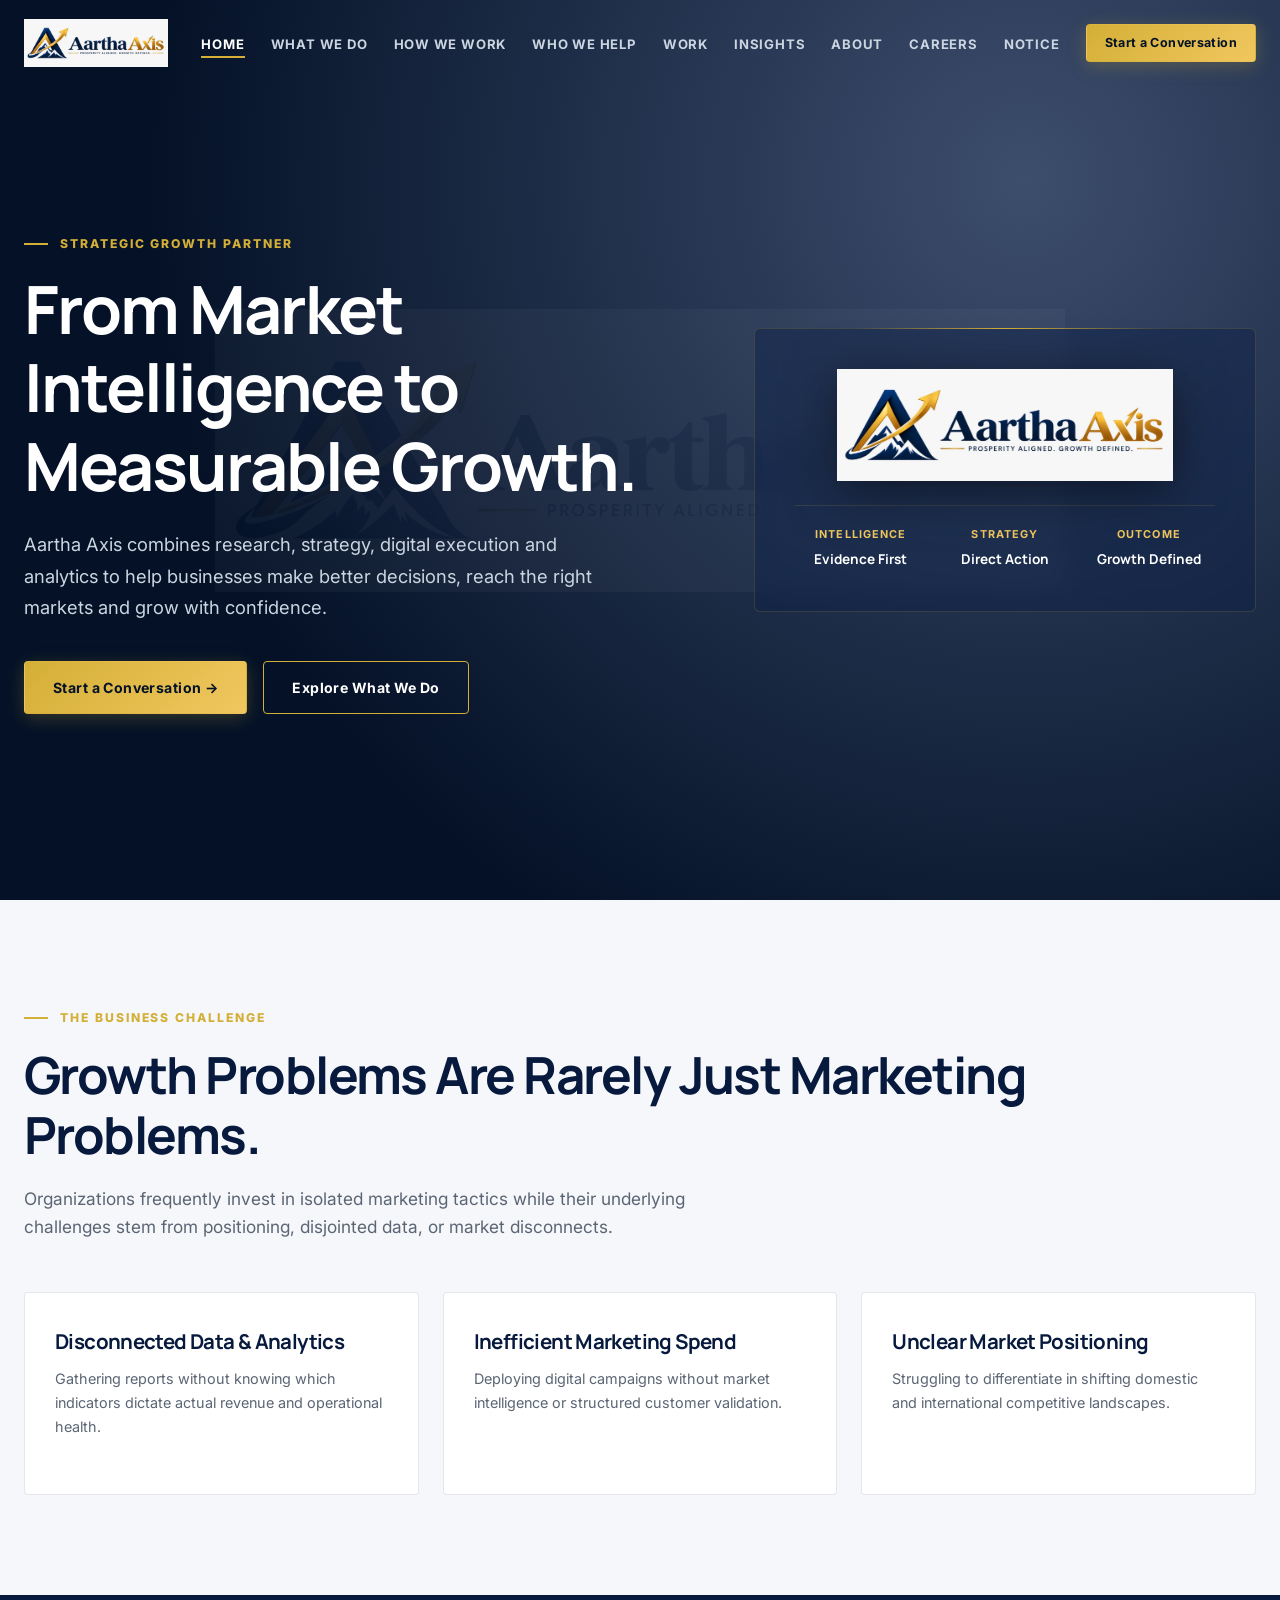
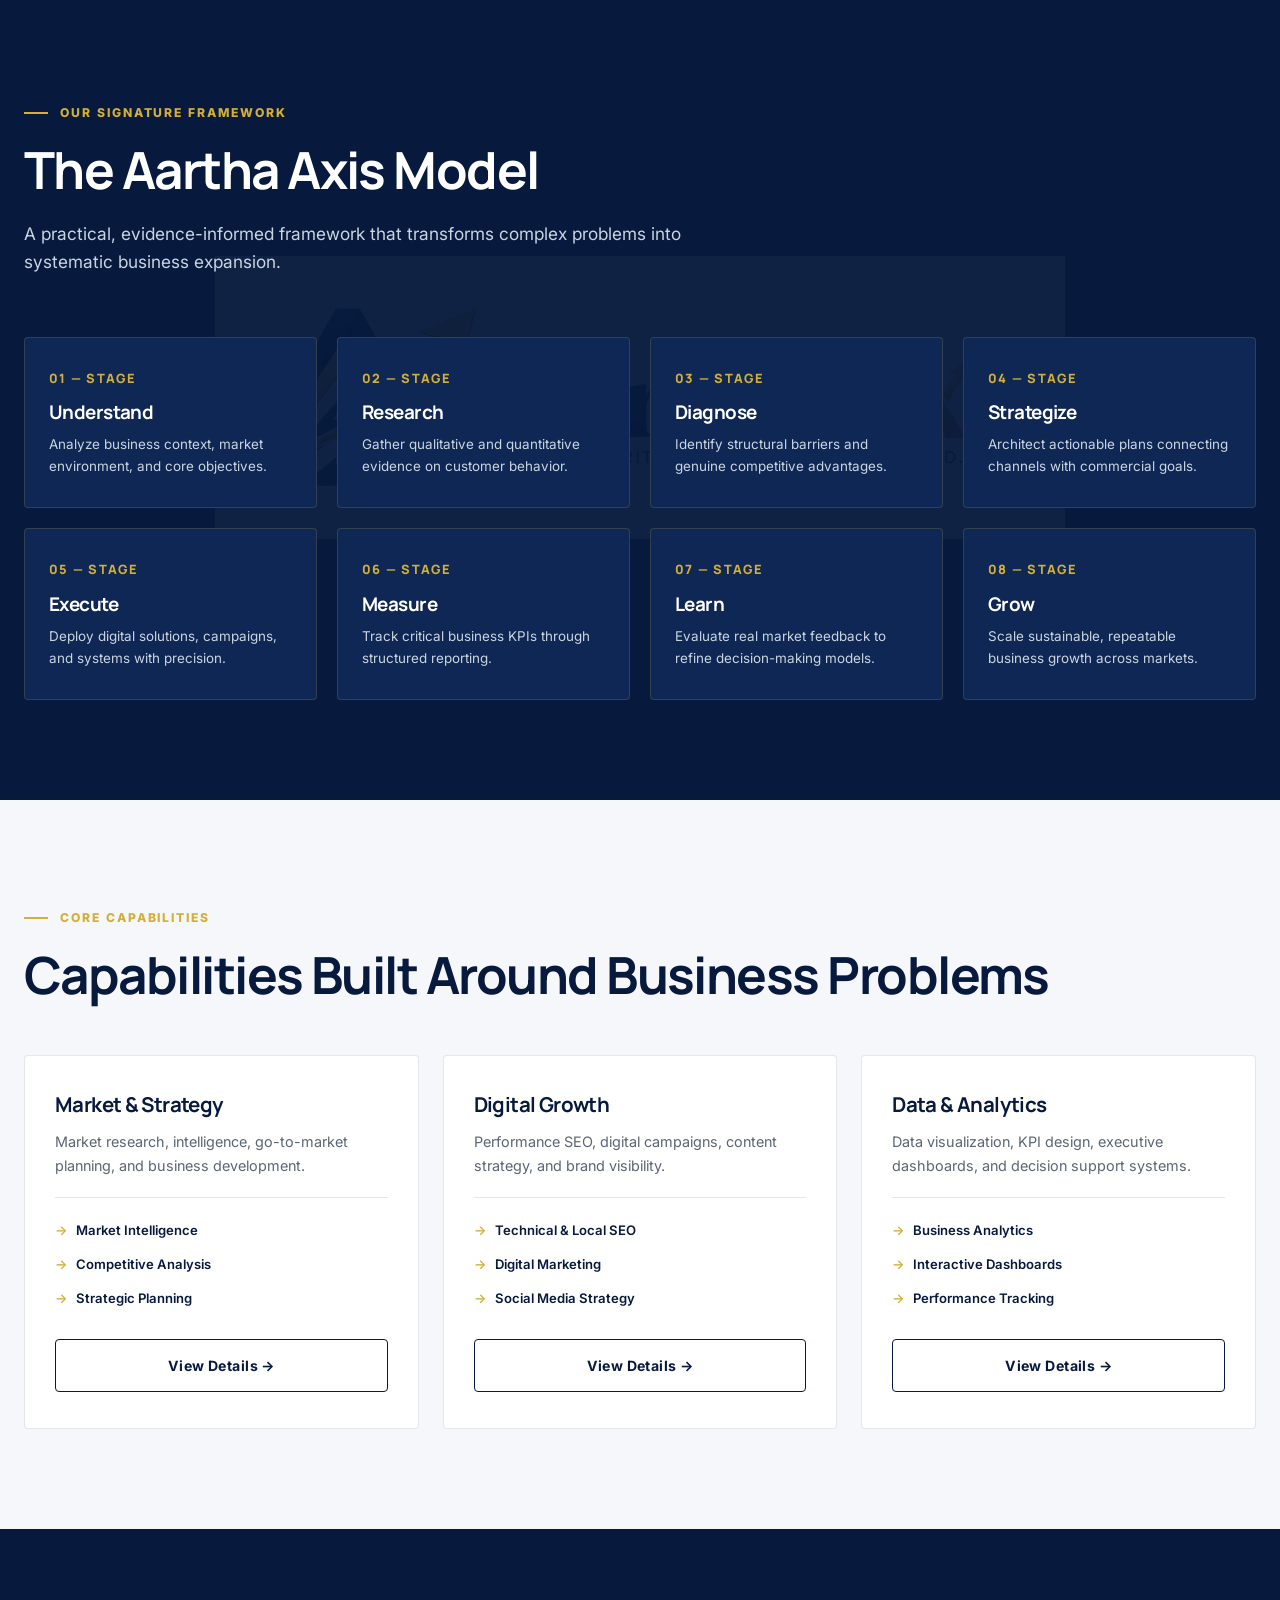
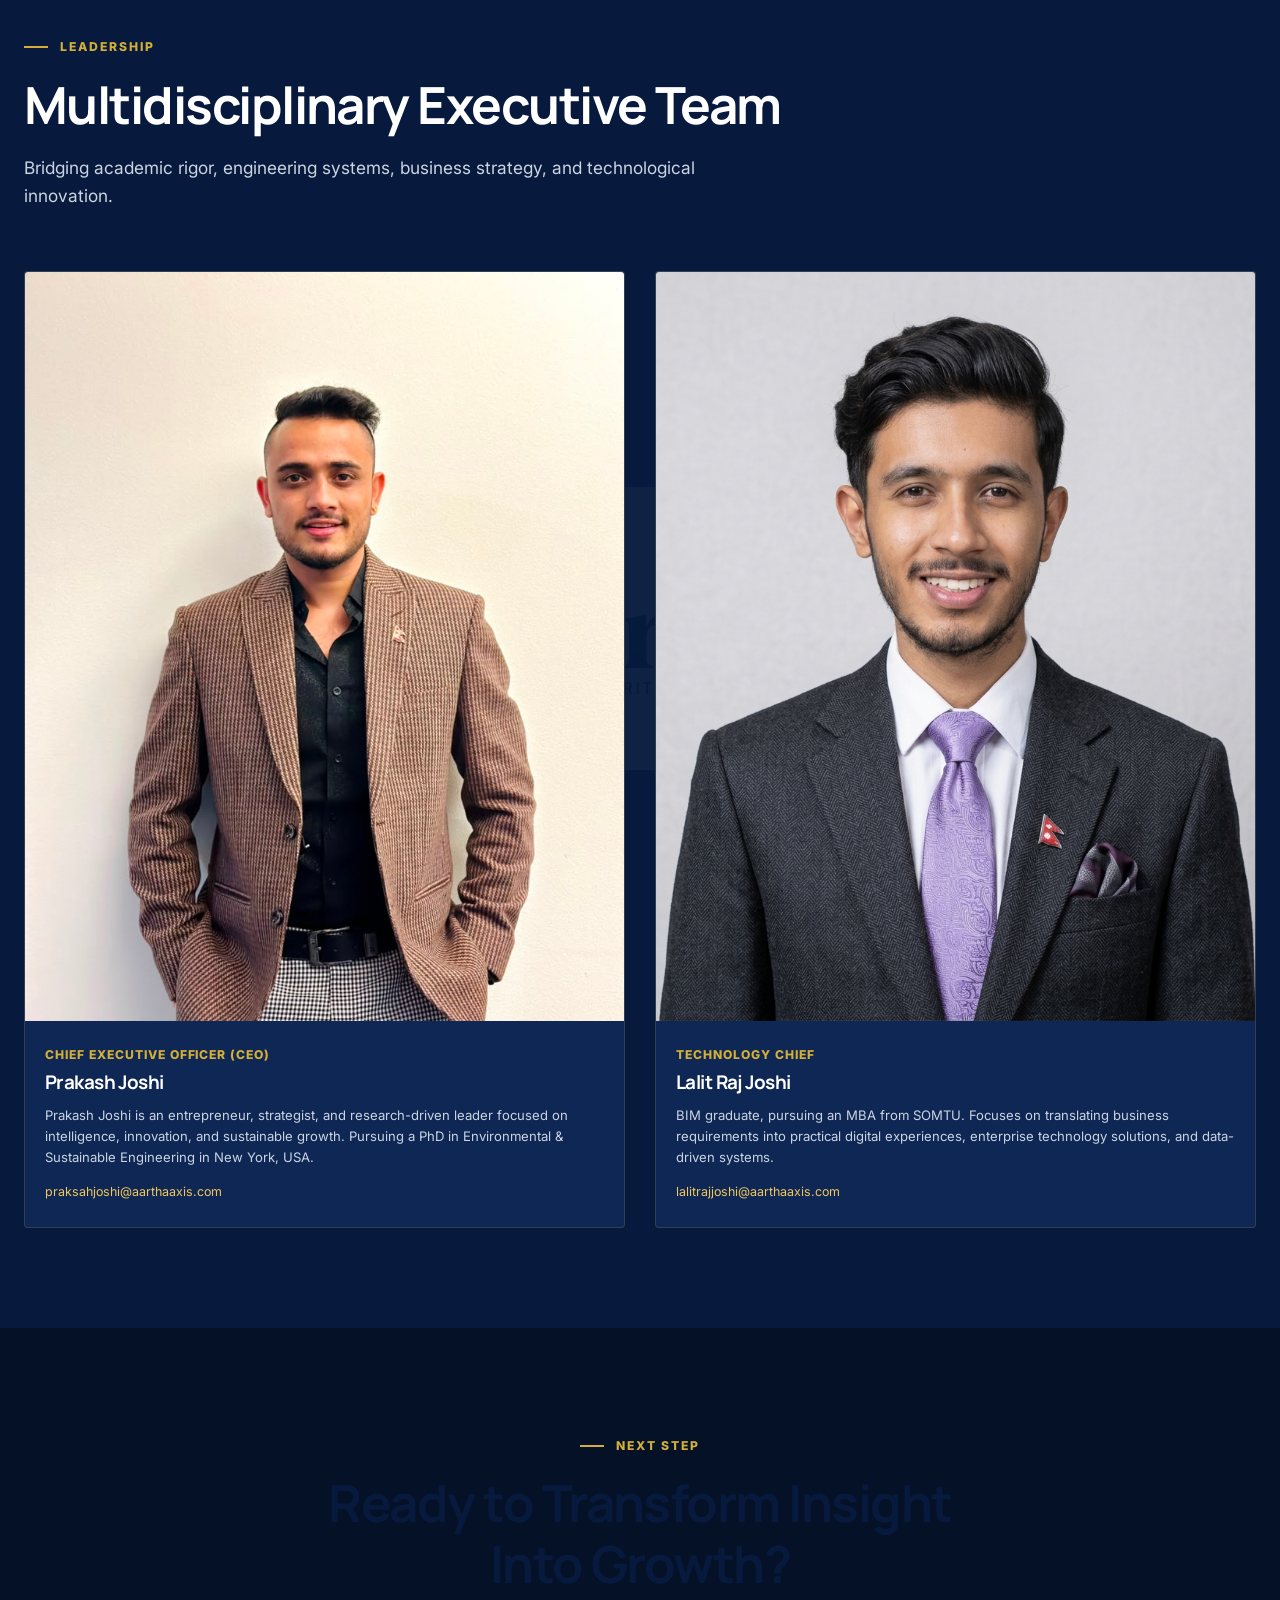
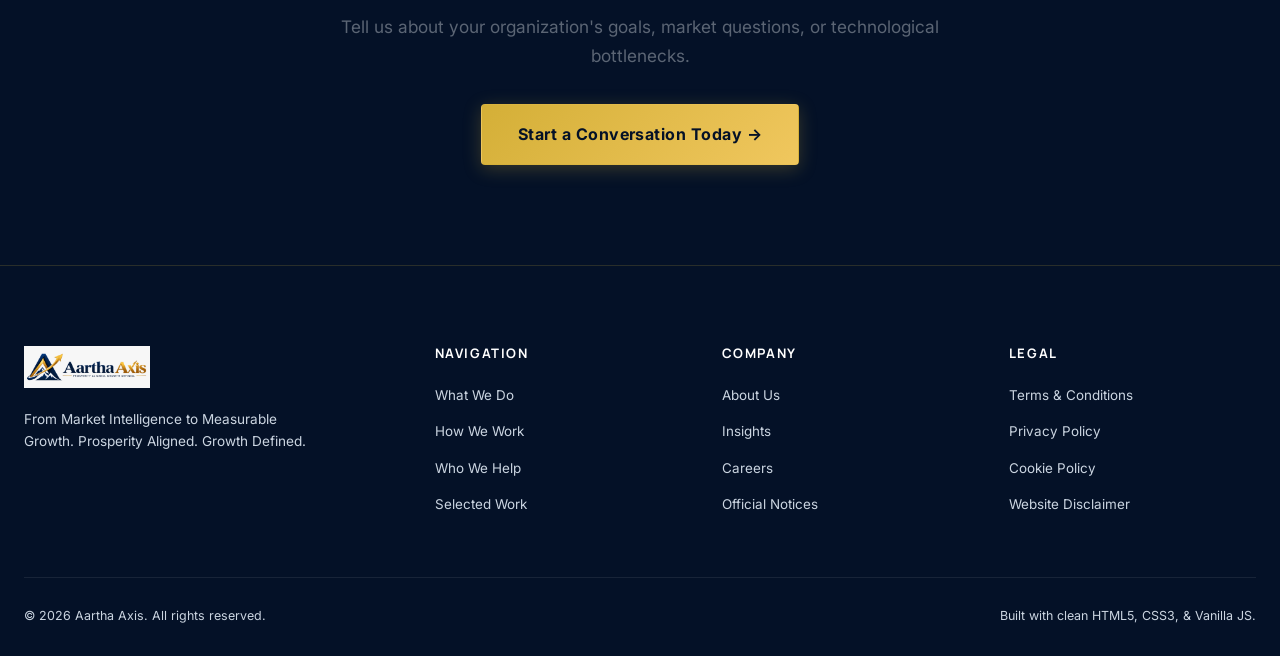
==== commit 057c0efa: "new release v1.1" ====
--- a/index.html
+++ b/index.html
@@ -1,34 +1,355 @@
-<!doctype html>
+<!DOCTYPE html>
 <html lang="en">
-  <head>
-    <meta charset="UTF-8" />
-    <meta name="viewport" content="width=device-width, initial-scale=1.0" />
-    <meta name="description" content="Aartha Analytics connects digital growth, data and strategy to turn business challenges into measurable opportunities." />
-    <meta name="theme-color" content="#0B1F3A" />
-    <meta property="og:title" content="Aartha Analytics — Turning Insight Into Growth" />
-    <meta property="og:description" content="Digital growth, analytics and strategy for better business decisions." />
-    <meta property="og:type" content="website" />
-    <meta name="twitter:card" content="summary_large_image" />
-    <link rel="canonical" href="https://aarthaanalytics.com/" />
-    <link rel="preconnect" href="https://fonts.googleapis.com" />
-    <link rel="preconnect" href="https://fonts.gstatic.com" crossorigin />
-    <link href="https://fonts.googleapis.com/css2?family=Inter:wght@400;500;600;700&family=Manrope:wght@500;600;700;800&display=swap" rel="stylesheet" />
-    <link rel="stylesheet" href="styles.css" />
-    <title>Aartha Analytics — Turning Insight Into Growth</title>
-  </head>
-  <body>
-    <a class="skip-link" href="#main-content">Skip to content</a>
-    <div id="app"></div>
-    <script type="application/ld+json">
-      {
-        "@context": "https://schema.org",
-        "@type": "Organization",
-        "name": "Aartha Analytics",
-        "description": "A data-driven business growth partner combining digital marketing, analytics, advertising, research and strategic business support.",
-        "url": "https://aarthaanalytics.com",
-        "slogan": "Turning Insight Into Growth."
-      }
-    </script>
-    <script src="app.js"></script>
-  </body>
-</html>
+<head>
+  <meta charset="UTF-8">
+  <meta name="viewport" content="width=device-width, initial-scale=1.0">
+  <title>Aartha Axis | Business Growth, Analytics & Digital Strategy</title>
+  <meta name="description" content="Aartha Axis combines research, strategy, digital execution and analytics to help businesses make better decisions and scale with confidence in Nepal and globally.">
+  <meta name="keywords" content="business growth Nepal, market research Nepal, business analytics Nepal, digital strategy, SEO Nepal">
+  <link rel="canonical" href="https://aarthaaxis.com/">
+  
+  <meta property="og:title" content="Aartha Axis | Business Growth & Market Intelligence">
+  <meta property="og:description" content="Turning market insight into practical business action and measurable growth.">
+  <meta property="og:type" content="website">
+  <meta property="og:image" content="assets/logo/logo.png">
+
+  <!-- Google Fonts -->
+  <link rel="preconnect" href="https://fonts.googleapis.com">
+  <link rel="preconnect" href="https://fonts.gstatic.com" crossorigin>
+  <link href="https://fonts.googleapis.com/css2?family=Inter:wght@400;500;600;700&family=Manrope:wght@600;700;800&display=swap" rel="stylesheet">
+
+  <link rel="stylesheet" href="css/style.css">
+  <link rel="stylesheet" href="css/animations.css">
+  <link rel="stylesheet" href="css/responsive.css">
+
+  <script type="application/ld+json">
+  {
+    "@context": "https://schema.org",
+    "@type": "Organization",
+    "name": "Aartha Axis",
+    "url": "https://aarthaaxis.com",
+    "logo": "https://aarthaaxis.com/assets/logo/logo.png",
+    "description": "Business growth, market intelligence, digital strategy, analytics and technology partner.",
+    "founder": {
+      "@type": "Person",
+      "name": "Prakash Joshi",
+      "jobTitle": "Chief Executive Officer"
+    }
+  }
+  </script>
+</head>
+<body>
+
+  <!-- Fullscreen Luxury Intro -->
+  <div class="intro-splash" id="intro-splash" role="status" aria-label="Loading Aartha Axis">
+    <div class="intro-grid-bg"></div>
+    <svg class="intro-axis-svg" viewBox="0 0 1920 1080" fill="none" preserveAspectRatio="none">
+      <path class="axis-line" d="M 0 540 L 1920 540" />
+    </svg>
+    <div class="intro-logo-holder">
+      <img src="assets/logo/logo.png" alt="Aartha Axis Brand Logo" class="intro-logo-img">
+    </div>
+  </div>
+
+  <!-- Header / Navigation -->
+  <header class="site-header">
+    <div class="container nav-container">
+      <a href="index.html" class="brand-link" aria-label="Aartha Axis Home">
+        <img src="assets/logo/logo.png" alt="Aartha Axis Logo" class="brand-logo-img">
+      </a>
+      <nav aria-label="Primary Navigation">
+        <ul class="nav-menu">
+          <li><a href="index.html" class="nav-link active">Home</a></li>
+          <li><a href="what-we-do.html" class="nav-link">What We Do</a></li>
+          <li><a href="how-we-work.html" class="nav-link">How We Work</a></li>
+          <li><a href="who-we-help.html" class="nav-link">Who We Help</a></li>
+          <li><a href="work.html" class="nav-link">Work</a></li>
+          <li><a href="insights.html" class="nav-link">Insights</a></li>
+          <li><a href="about.html" class="nav-link">About</a></li>
+          <li><a href="careers.html" class="nav-link">Careers</a></li>
+          <li><a href="notice.html" class="nav-link">Notice</a></li>
+          <li><a href="contact.html" class="btn btn-primary" style="padding: 8px 18px; font-size: 0.78rem;">Start a Conversation</a></li>
+        </ul>
+      </nav>
+      <button class="menu-toggle" aria-expanded="false" aria-label="Toggle navigation">☰</button>
+    </div>
+  </header>
+
+  <!-- Hero Section -->
+  <main id="main-content">
+    <section class="hero watermark-wrap">
+      <div class="logo-watermark"></div>
+      <div class="container hero-grid">
+        <div class="hero-text reveal-on-scroll">
+          <span class="eyebrow">Strategic Growth Partner</span>
+          <h1 class="hero-headline">From Market Intelligence to Measurable Growth.</h1>
+          <p class="hero-subhead">
+            Aartha Axis combines research, strategy, digital execution and analytics to help businesses make better decisions, reach the right markets and grow with confidence.
+          </p>
+          <div class="hero-actions">
+            <a href="contact.html" class="btn btn-primary">Start a Conversation →</a>
+            <a href="what-we-do.html" class="btn btn-secondary">Explore What We Do</a>
+          </div>
+        </div>
+
+        <div class="hero-visual-card reveal-on-scroll">
+          <img src="assets/logo/logo.png" alt="Aartha Axis Emblem" class="hero-logo-display">
+          <div class="hero-axis-metrics">
+            <div>
+              <span>Intelligence</span>
+              <strong>Evidence First</strong>
+            </div>
+            <div>
+              <span>Strategy</span>
+              <strong>Direct Action</strong>
+            </div>
+            <div>
+              <span>Outcome</span>
+              <strong>Growth Defined</strong>
+            </div>
+          </div>
+        </div>
+      </div>
+    </section>
+
+    <!-- Business Problem -->
+    <section class="section section--light">
+      <div class="container">
+        <div class="reveal-on-scroll">
+          <span class="eyebrow">The Business Challenge</span>
+          <h2 class="section-title">Growth Problems Are Rarely Just Marketing Problems.</h2>
+          <p class="section-desc">
+            Organizations frequently invest in isolated marketing tactics while their underlying challenges stem from positioning, disjointed data, or market disconnects.
+          </p>
+        </div>
+
+        <div class="card-grid-3">
+          <article class="service-box reveal-on-scroll">
+            <h3>Disconnected Data & Analytics</h3>
+            <p>Gathering reports without knowing which indicators dictate actual revenue and operational health.</p>
+          </article>
+          <article class="service-box reveal-on-scroll">
+            <h3>Inefficient Marketing Spend</h3>
+            <p>Deploying digital campaigns without market intelligence or structured customer validation.</p>
+          </article>
+          <article class="service-box reveal-on-scroll">
+            <h3>Unclear Market Positioning</h3>
+            <p>Struggling to differentiate in shifting domestic and international competitive landscapes.</p>
+          </article>
+        </div>
+      </div>
+    </section>
+
+    <!-- Aartha 8-Stage Model -->
+    <section class="section section--navy watermark-wrap">
+      <div class="logo-watermark"></div>
+      <div class="container">
+        <div class="reveal-on-scroll">
+          <span class="eyebrow">Our Signature Framework</span>
+          <h2 class="section-title">The Aartha Axis Model</h2>
+          <p class="section-desc">
+            A practical, evidence-informed framework that transforms complex problems into systematic business expansion.
+          </p>
+        </div>
+
+        <div class="process-grid">
+          <div class="process-node reveal-on-scroll">
+            <span class="process-number">01 — STAGE</span>
+            <h3>Understand</h3>
+            <p>Analyze business context, market environment, and core objectives.</p>
+          </div>
+          <div class="process-node reveal-on-scroll">
+            <span class="process-number">02 — STAGE</span>
+            <h3>Research</h3>
+            <p>Gather qualitative and quantitative evidence on customer behavior.</p>
+          </div>
+          <div class="process-node reveal-on-scroll">
+            <span class="process-number">03 — STAGE</span>
+            <h3>Diagnose</h3>
+            <p>Identify structural barriers and genuine competitive advantages.</p>
+          </div>
+          <div class="process-node reveal-on-scroll">
+            <span class="process-number">04 — STAGE</span>
+            <h3>Strategize</h3>
+            <p>Architect actionable plans connecting channels with commercial goals.</p>
+          </div>
+          <div class="process-node reveal-on-scroll">
+            <span class="process-number">05 — STAGE</span>
+            <h3>Execute</h3>
+            <p>Deploy digital solutions, campaigns, and systems with precision.</p>
+          </div>
+          <div class="process-node reveal-on-scroll">
+            <span class="process-number">06 — STAGE</span>
+            <h3>Measure</h3>
+            <p>Track critical business KPIs through structured reporting.</p>
+          </div>
+          <div class="process-node reveal-on-scroll">
+            <span class="process-number">07 — STAGE</span>
+            <h3>Learn</h3>
+            <p>Evaluate real market feedback to refine decision-making models.</p>
+          </div>
+          <div class="process-node reveal-on-scroll">
+            <span class="process-number">08 — STAGE</span>
+            <h3>Grow</h3>
+            <p>Scale sustainable, repeatable business growth across markets.</p>
+          </div>
+        </div>
+      </div>
+    </section>
+
+    <!-- Capabilities Preview -->
+    <section class="section section--light">
+      <div class="container">
+        <div class="reveal-on-scroll">
+          <span class="eyebrow">Core Capabilities</span>
+          <h2 class="section-title">Capabilities Built Around Business Problems</h2>
+        </div>
+
+        <div class="card-grid-3">
+          <div class="service-box reveal-on-scroll">
+            <h3>Market & Strategy</h3>
+            <p>Market research, intelligence, go-to-market planning, and business development.</p>
+            <ul>
+              <li>Market Intelligence</li>
+              <li>Competitive Analysis</li>
+              <li>Strategic Planning</li>
+            </ul>
+            <a href="what-we-do.html" class="btn btn-ghost-dark">View Details →</a>
+          </div>
+
+          <div class="service-box reveal-on-scroll">
+            <h3>Digital Growth</h3>
+            <p>Performance SEO, digital campaigns, content strategy, and brand visibility.</p>
+            <ul>
+              <li>Technical & Local SEO</li>
+              <li>Digital Marketing</li>
+              <li>Social Media Strategy</li>
+            </ul>
+            <a href="what-we-do.html" class="btn btn-ghost-dark">View Details →</a>
+          </div>
+
+          <div class="service-box reveal-on-scroll">
+            <h3>Data & Analytics</h3>
+            <p>Data visualization, KPI design, executive dashboards, and decision support systems.</p>
+            <ul>
+              <li>Business Analytics</li>
+              <li>Interactive Dashboards</li>
+              <li>Performance Tracking</li>
+            </ul>
+            <a href="what-we-do.html" class="btn btn-ghost-dark">View Details →</a>
+          </div>
+        </div>
+      </div>
+    </section>
+
+    <!-- Leadership Section -->
+    <section class="section section--navy watermark-wrap">
+      <div class="logo-watermark"></div>
+      <div class="container">
+        <div class="reveal-on-scroll">
+          <span class="eyebrow">Leadership</span>
+          <h2 class="section-title">Multidisciplinary Executive Team</h2>
+          <p class="section-desc">
+            Bridging academic rigor, engineering systems, business strategy, and technological innovation.
+          </p>
+        </div>
+
+        <div class="team-editorial-grid">
+          <!-- Prakash Joshi -->
+          <article class="team-card reveal-on-scroll">
+            <div class="team-img-frame">
+              <img src="assets/team/prakash-joshi.jpg" alt="Prakash Joshi, CEO" onerror="this.src='https://www.lalitrajjoshi.com.np/aartha-analytics/images/prakash%20joshi.jpeg'">
+            </div>
+            <div class="team-details">
+              <span class="team-role">Chief Executive Officer (CEO)</span>
+              <h3>Prakash Joshi</h3>
+              <p class="team-bio">
+                Prakash Joshi is an entrepreneur, strategist, and research-driven leader focused on intelligence, innovation, and sustainable growth. Pursuing a PhD in Environmental & Sustainable Engineering in New York, USA.
+              </p>
+              <a href="mailto:praksahjoshi@aarthaaxis.com" class="team-email">praksahjoshi@aarthaaxis.com</a>
+            </div>
+          </article>
+
+          <!-- Lalit Raj Joshi -->
+          <article class="team-card reveal-on-scroll">
+            <div class="team-img-frame">
+              <img src="assets/team/lalit-raj-joshi.png" alt="Lalit Raj Joshi, Technology Chief" onerror="this.src='https://www.lalitrajjoshi.com.np/aartha-analytics/images/lalitrajjoshi.png'">
+            </div>
+            <div class="team-details">
+              <span class="team-role">Technology Chief</span>
+              <h3>Lalit Raj Joshi</h3>
+              <p class="team-bio">
+                BIM graduate, pursuing an MBA from SOMTU. Focuses on translating business requirements into practical digital experiences, enterprise technology solutions, and data-driven systems.
+              </p>
+              <a href="mailto:lalitrajjoshi@aarthaaxis.com" class="team-email">lalitrajjoshi@aarthaaxis.com</a>
+            </div>
+          </article>
+        </div>
+      </div>
+    </section>
+
+    <!-- Final Call to Action -->
+    <section class="section section--darker">
+      <div class="container" style="text-align: center;">
+        <div class="reveal-on-scroll" style="max-width: 720px; margin-inline: auto;">
+          <span class="eyebrow" style="justify-content: center;">Next Step</span>
+          <h2 class="section-title">Ready to Transform Insight Into Growth?</h2>
+          <p class="section-desc" style="margin-inline: auto; margin-bottom: 34px;">
+            Tell us about your organization's goals, market questions, or technological bottlenecks.
+          </p>
+          <a href="contact.html" class="btn btn-primary" style="padding: 16px 36px; font-size: 1rem;">Start a Conversation Today →</a>
+        </div>
+      </div>
+    </section>
+  </main>
+
+  <!-- Footer -->
+  <footer class="site-footer">
+    <div class="container">
+      <div class="footer-grid">
+        <div>
+          <img src="assets/logo/logo.png" alt="Aartha Axis" class="footer-logo">
+          <p style="font-size: 0.85rem; max-width: 300px; margin-bottom: 16px;">
+            From Market Intelligence to Measurable Growth. Prosperity Aligned. Growth Defined.
+          </p>
+        </div>
+        <div class="footer-col">
+          <h4>Navigation</h4>
+          <ul>
+            <li><a href="what-we-do.html">What We Do</a></li>
+            <li><a href="how-we-work.html">How We Work</a></li>
+            <li><a href="who-we-help.html">Who We Help</a></li>
+            <li><a href="work.html">Selected Work</a></li>
+          </ul>
+        </div>
+        <div class="footer-col">
+          <h4>Company</h4>
+          <ul>
+            <li><a href="about.html">About Us</a></li>
+            <li><a href="insights.html">Insights</a></li>
+            <li><a href="careers.html">Careers</a></li>
+            <li><a href="notice.html">Official Notices</a></li>
+          </ul>
+        </div>
+        <div class="footer-col">
+          <h4>Legal</h4>
+          <ul>
+            <li><a href="terms.html">Terms & Conditions</a></li>
+            <li><a href="privacy-policy.html">Privacy Policy</a></li>
+            <li><a href="cookie-policy.html">Cookie Policy</a></li>
+            <li><a href="website-disclaimer.html">Website Disclaimer</a></li>
+          </ul>
+        </div>
+      </div>
+      <div class="footer-bottom">
+        <span>&copy; <script>document.write(new Date().getFullYear())</script> Aartha Axis. All rights reserved.</span>
+        <span>Built with clean HTML5, CSS3, & Vanilla JS.</span>
+      </div>
+    </div>
+  </footer>
+
+  <script src="js/navigation.js"></script>
+  <script src="js/animations.js"></script>
+  <script src="js/main.js"></script>
+</body>
+</html>
--- a/css/style.css
+++ b/css/style.css
@@ -0,0 +1,641 @@
+/* ==========================================================================
+   AARTHA AXIS - GLOBAL DESIGN SYSTEM
+   Palette: Deep Navy (#071A3D, #041127) | Luxury Gold (#D4AF37, #F0C75E)
+   ========================================================================== */
+
+:root {
+  --navy-primary: #071A3D;
+  --navy-dark: #041127;
+  --navy-surface: #0C2148;
+  --navy-card: #0F2754;
+  --gold-primary: #D4AF37;
+  --gold-light: #F0C75E;
+  --gold-muted: rgba(212, 175, 55, 0.25);
+  --gold-glow: rgba(212, 175, 55, 0.4);
+  --white: #FFFFFF;
+  --light-bg: #F5F7FA;
+  --text-dark: #111827;
+  --text-muted: #5B6574;
+  --text-light-muted: #CBD5E1;
+  --border-light: rgba(7, 26, 61, 0.1);
+  --border-dark: rgba(212, 175, 55, 0.18);
+  --container-max: 1240px;
+  --font-sans: 'Inter', system-ui, -apple-system, sans-serif;
+  --font-heading: 'Manrope', system-ui, -apple-system, sans-serif;
+  --transition: all 0.3s cubic-bezier(0.16, 1, 0.3, 1);
+}
+
+*, *::before, *::after {
+  box-sizing: border-box;
+  margin: 0;
+  padding: 0;
+}
+
+html {
+  scroll-behavior: smooth;
+  font-size: 16px;
+  background-color: var(--white);
+  color: var(--text-dark);
+}
+
+body {
+  font-family: var(--font-sans);
+  line-height: 1.65;
+  -webkit-font-smoothing: antialiased;
+  overflow-x: hidden;
+}
+
+h1, h2, h3, h4, h5, h6 {
+  font-family: var(--font-heading);
+  font-weight: 700;
+  line-height: 1.18;
+  letter-spacing: -0.03em;
+  color: var(--navy-primary);
+}
+
+a {
+  color: inherit;
+  text-decoration: none;
+  transition: var(--transition);
+}
+
+button, input, select, textarea {
+  font: inherit;
+}
+
+img {
+  max-width: 100%;
+  height: auto;
+  display: block;
+}
+
+.container {
+  width: min(var(--container-max), calc(100% - 48px));
+  margin-inline: auto;
+}
+
+.section {
+  padding: 100px 0;
+  position: relative;
+}
+
+.section--navy {
+  background-color: var(--navy-primary);
+  color: var(--white);
+}
+
+.section--navy h1, .section--navy h2, .section--navy h3 {
+  color: var(--white);
+}
+
+.section--darker {
+  background-color: var(--navy-dark);
+  color: var(--white);
+}
+
+.section--light {
+  background-color: var(--light-bg);
+}
+
+/* ==========================================================================
+   ARCHITECTURAL WATERMARK SYSTEM
+   ========================================================================== */
+.watermark-wrap {
+  position: relative;
+  overflow: hidden;
+}
+
+.logo-watermark {
+  position: absolute;
+  top: 50%;
+  left: 50%;
+  transform: translate(-50%, -50%);
+  width: min(850px, 90vw);
+  height: min(850px, 90vw);
+  opacity: 0.035;
+  pointer-events: none;
+  z-index: 0;
+  background-repeat: no-repeat;
+  background-position: center;
+  background-size: contain;
+  background-image: url('../assets/logo/logo.png');
+}
+
+/* ==========================================================================
+   TYPOGRAPHY & UI COMPONENTS
+   ========================================================================== */
+.eyebrow {
+  display: inline-flex;
+  align-items: center;
+  gap: 12px;
+  font-size: 0.76rem;
+  font-weight: 800;
+  letter-spacing: 0.16em;
+  text-transform: uppercase;
+  color: var(--gold-primary);
+  margin-bottom: 16px;
+}
+
+.eyebrow::before {
+  content: '';
+  width: 24px;
+  height: 2px;
+  background: currentColor;
+}
+
+.section-title {
+  font-size: clamp(2.1rem, 4vw, 3.4rem);
+  margin-bottom: 20px;
+}
+
+.section-desc {
+  font-size: 1.08rem;
+  color: var(--text-muted);
+  max-width: 680px;
+}
+
+.section--navy .section-desc {
+  color: var(--text-light-muted);
+}
+
+/* Buttons */
+.btn {
+  display: inline-flex;
+  align-items: center;
+  justify-content: center;
+  gap: 10px;
+  padding: 14px 28px;
+  font-size: 0.88rem;
+  font-weight: 700;
+  letter-spacing: 0.03em;
+  border-radius: 4px;
+  border: 1px solid transparent;
+  cursor: pointer;
+  transition: var(--transition);
+}
+
+.btn-primary {
+  background: linear-gradient(135deg, var(--gold-primary) 0%, var(--gold-light) 100%);
+  color: var(--navy-dark);
+  box-shadow: 0 4px 18px rgba(212, 175, 55, 0.25);
+}
+
+.btn-primary:hover {
+  transform: translateY(-2px);
+  box-shadow: 0 8px 25px rgba(212, 175, 55, 0.4);
+}
+
+.btn-secondary {
+  background: transparent;
+  color: var(--white);
+  border-color: var(--gold-primary);
+}
+
+.btn-secondary:hover {
+  background: rgba(212, 175, 55, 0.1);
+  transform: translateY(-2px);
+}
+
+.btn-ghost-dark {
+  background: transparent;
+  color: var(--navy-primary);
+  border-color: var(--navy-primary);
+}
+
+.btn-ghost-dark:hover {
+  background: var(--navy-primary);
+  color: var(--white);
+  transform: translateY(-2px);
+}
+
+/* ==========================================================================
+   NAVIGATION
+   ========================================================================== */
+.site-header {
+  position: fixed;
+  top: 0;
+  left: 0;
+  width: 100%;
+  z-index: 1000;
+  transition: var(--transition);
+  background: transparent;
+}
+
+.site-header.scrolled {
+  background: rgba(7, 26, 61, 0.95);
+  backdrop-filter: blur(12px);
+  border-bottom: 1px solid var(--border-dark);
+  box-shadow: 0 10px 30px rgba(0, 0, 0, 0.35);
+}
+
+.nav-container {
+  display: flex;
+  align-items: center;
+  justify-content: space-between;
+  height: 86px;
+}
+
+.brand-link {
+  display: flex;
+  align-items: center;
+  gap: 12px;
+}
+
+.brand-logo-img {
+  height: 48px;
+  width: auto;
+  object-fit: contain;
+}
+
+.nav-menu {
+  display: flex;
+  align-items: center;
+  gap: 26px;
+  list-style: none;
+}
+
+.nav-link {
+  color: var(--text-light-muted);
+  font-size: 0.82rem;
+  font-weight: 700;
+  letter-spacing: 0.06em;
+  text-transform: uppercase;
+  position: relative;
+  padding: 6px 0;
+}
+
+.nav-link::after {
+  content: '';
+  position: absolute;
+  bottom: 0;
+  left: 0;
+  width: 0%;
+  height: 2px;
+  background: var(--gold-primary);
+  transition: width 0.3s ease;
+}
+
+.nav-link:hover, .nav-link.active {
+  color: var(--white);
+}
+
+.nav-link:hover::after, .nav-link.active::after {
+  width: 100%;
+}
+
+.menu-toggle {
+  display: none;
+  background: none;
+  border: none;
+  color: var(--gold-primary);
+  font-size: 1.8rem;
+  cursor: pointer;
+}
+
+/* ==========================================================================
+   HERO ARCHITECTURAL SECTION
+   ========================================================================== */
+.hero {
+  min-height: 100vh;
+  display: flex;
+  align-items: center;
+  padding-top: 120px;
+  padding-bottom: 80px;
+  background: radial-gradient(circle at 80% 20%, rgba(12, 33, 72, 0.8) 0%, var(--navy-dark) 70%);
+  position: relative;
+  overflow: hidden;
+}
+
+.hero-grid {
+  display: grid;
+  grid-template-columns: 1.15fr 0.85fr;
+  gap: 50px;
+  align-items: center;
+  position: relative;
+  z-index: 1;
+}
+
+.hero-headline {
+  font-size: clamp(2.8rem, 5.2vw, 4.6rem);
+  color: var(--white);
+  margin-bottom: 24px;
+}
+
+.hero-subhead {
+  font-size: 1.15rem;
+  color: var(--text-light-muted);
+  margin-bottom: 38px;
+  max-width: 580px;
+  line-height: 1.7;
+}
+
+.hero-actions {
+  display: flex;
+  gap: 16px;
+  flex-wrap: wrap;
+}
+
+/* Architectural Hero Visual */
+.hero-visual-card {
+  position: relative;
+  padding: 40px;
+  border: 1px solid var(--border-dark);
+  background: rgba(12, 33, 72, 0.45);
+  backdrop-filter: blur(10px);
+  border-radius: 6px;
+  display: flex;
+  flex-direction: column;
+  align-items: center;
+  justify-content: center;
+}
+
+.hero-visual-card::before {
+  content: '';
+  position: absolute;
+  top: -1px;
+  left: 20%;
+  right: 20%;
+  height: 1px;
+  background: linear-gradient(90deg, transparent, var(--gold-primary), transparent);
+}
+
+.hero-logo-display {
+  width: min(340px, 80%);
+  height: auto;
+  object-fit: contain;
+  margin-bottom: 24px;
+  filter: drop-shadow(0 10px 25px rgba(0,0,0,0.5));
+}
+
+.hero-axis-metrics {
+  width: 100%;
+  display: grid;
+  grid-template-columns: repeat(3, 1fr);
+  gap: 12px;
+  border-top: 1px solid rgba(212, 175, 55, 0.15);
+  padding-top: 20px;
+  text-align: center;
+}
+
+.hero-axis-metrics span {
+  display: block;
+  font-size: 0.68rem;
+  color: var(--gold-light);
+  letter-spacing: 0.1em;
+  font-weight: 700;
+  text-transform: uppercase;
+}
+
+.hero-axis-metrics strong {
+  display: block;
+  font-size: 0.85rem;
+  color: var(--white);
+  font-family: var(--font-heading);
+  margin-top: 4px;
+}
+
+/* ==========================================================================
+   AARTHA 8-STAGE METHODOLOGY MODEL
+   ========================================================================== */
+.process-grid {
+  display: grid;
+  grid-template-columns: repeat(4, 1fr);
+  gap: 20px;
+  margin-top: 60px;
+}
+
+.process-node {
+  background: var(--navy-card);
+  border: 1px solid var(--border-dark);
+  padding: 30px 24px;
+  border-radius: 4px;
+  position: relative;
+  transition: var(--transition);
+}
+
+.process-node:hover {
+  transform: translateY(-5px);
+  border-color: var(--gold-primary);
+  box-shadow: 0 10px 30px rgba(0, 0, 0, 0.3);
+}
+
+.process-number {
+  font-family: var(--font-heading);
+  font-size: 0.8rem;
+  font-weight: 800;
+  color: var(--gold-primary);
+  letter-spacing: 0.1em;
+  margin-bottom: 12px;
+  display: block;
+}
+
+.process-node h3 {
+  color: var(--white);
+  font-size: 1.18rem;
+  margin-bottom: 10px;
+}
+
+.process-node p {
+  font-size: 0.84rem;
+  color: var(--text-light-muted);
+}
+
+/* ==========================================================================
+   CAPABILITIES / CARDS GRID
+   ========================================================================== */
+.card-grid-3 {
+  display: grid;
+  grid-template-columns: repeat(3, 1fr);
+  gap: 24px;
+  margin-top: 50px;
+}
+
+.card-grid-4 {
+  display: grid;
+  grid-template-columns: repeat(4, 1fr);
+  gap: 20px;
+  margin-top: 50px;
+}
+
+.service-box {
+  background: var(--white);
+  border: 1px solid var(--border-light);
+  padding: 36px 30px;
+  border-radius: 4px;
+  transition: var(--transition);
+  display: flex;
+  flex-direction: column;
+}
+
+.service-box:hover {
+  transform: translateY(-6px);
+  border-color: var(--gold-primary);
+  box-shadow: 0 15px 40px rgba(7, 26, 61, 0.08);
+}
+
+.service-box h3 {
+  font-size: 1.28rem;
+  margin-bottom: 14px;
+}
+
+.service-box p {
+  color: var(--text-muted);
+  font-size: 0.9rem;
+  margin-bottom: 20px;
+  flex-grow: 1;
+}
+
+.service-box ul {
+  list-style: none;
+  margin-bottom: 24px;
+  border-top: 1px solid var(--border-light);
+  padding-top: 16px;
+}
+
+.service-box ul li {
+  font-size: 0.82rem;
+  color: var(--navy-primary);
+  font-weight: 600;
+  padding: 6px 0;
+  display: flex;
+  align-items: center;
+  gap: 8px;
+}
+
+.service-box ul li::before {
+  content: '→';
+  color: var(--gold-primary);
+}
+
+/* ==========================================================================
+   EDITORIAL TEAM SECTION
+   ========================================================================== */
+.team-editorial-grid {
+  display: grid;
+  grid-template-columns: repeat(auto-fit, minmax(280px, 1fr));
+  gap: 30px;
+  margin-top: 60px;
+}
+
+.team-card {
+  background: var(--navy-card);
+  border: 1px solid var(--border-dark);
+  overflow: hidden;
+  border-radius: 4px;
+  transition: var(--transition);
+}
+
+.team-card:hover {
+  transform: translateY(-6px);
+  border-color: var(--gold-primary);
+}
+
+.team-img-frame {
+  width: 100%;
+  aspect-ratio: 4/5;
+  overflow: hidden;
+  background: var(--navy-surface);
+}
+
+.team-img-frame img {
+  width: 100%;
+  height: 100%;
+  object-fit: cover;
+  object-position: top center;
+  transition: transform 0.6s cubic-bezier(0.16, 1, 0.3, 1);
+}
+
+.team-card:hover .team-img-frame img {
+  transform: scale(1.04);
+}
+
+.team-details {
+  padding: 24px 20px;
+}
+
+.team-role {
+  color: var(--gold-primary);
+  font-size: 0.76rem;
+  font-weight: 800;
+  letter-spacing: 0.08em;
+  text-transform: uppercase;
+  margin-bottom: 6px;
+  display: block;
+}
+
+.team-card h3 {
+  font-size: 1.18rem;
+  color: var(--white);
+  margin-bottom: 12px;
+}
+
+.team-bio {
+  font-size: 0.82rem;
+  color: var(--text-light-muted);
+  line-height: 1.6;
+}
+
+.team-email {
+  display: inline-block;
+  margin-top: 14px;
+  font-size: 0.78rem;
+  color: var(--gold-light);
+}
+
+/* ==========================================================================
+   FOOTER & NOTICES
+   ========================================================================== */
+.site-footer {
+  background: var(--navy-dark);
+  color: var(--text-light-muted);
+  padding: 80px 0 30px;
+  border-top: 1px solid var(--border-dark);
+}
+
+.footer-grid {
+  display: grid;
+  grid-template-columns: 1.5fr repeat(3, 1fr);
+  gap: 40px;
+  margin-bottom: 60px;
+}
+
+.footer-logo {
+  height: 42px;
+  width: auto;
+  margin-bottom: 20px;
+}
+
+.footer-col h4 {
+  color: var(--white);
+  font-size: 0.82rem;
+  letter-spacing: 0.12em;
+  text-transform: uppercase;
+  margin-bottom: 20px;
+}
+
+.footer-col ul {
+  list-style: none;
+  display: flex;
+  flex-direction: column;
+  gap: 10px;
+}
+
+.footer-col a {
+  color: var(--text-light-muted);
+  font-size: 0.84rem;
+}
+
+.footer-col a:hover {
+  color: var(--gold-primary);
+  padding-left: 4px;
+}
+
+.footer-bottom {
+  border-top: 1px solid rgba(255, 255, 255, 0.08);
+  padding-top: 28px;
+  display: flex;
+  justify-content: space-between;
+  font-size: 0.78rem;
+  flex-wrap: wrap;
+  gap: 16px;
+}
--- a/css/animations.css
+++ b/css/animations.css
@@ -0,0 +1,120 @@
+/* ==========================================================================
+   AARTHA AXIS - SOPHISTICATED RESTOCK ANIMATION SYSTEM
+   ========================================================================== */
+
+/* Fullscreen Brand Luxury Intro */
+.intro-splash {
+  position: fixed;
+  inset: 0;
+  z-index: 99999;
+  background-color: var(--navy-dark);
+  display: flex;
+  flex-direction: column;
+  align-items: center;
+  justify-content: center;
+  overflow: hidden;
+  transition: opacity 0.8s cubic-bezier(0.16, 1, 0.3, 1), visibility 0.8s;
+}
+
+.intro-splash.is-hidden {
+  opacity: 0;
+  visibility: hidden;
+  pointer-events: none;
+}
+
+/* Subtle Architectural Grid */
+.intro-grid-bg {
+  position: absolute;
+  inset: 0;
+  background-image: 
+    linear-gradient(rgba(212, 175, 55, 0.05) 1px, transparent 1px),
+    linear-gradient(90deg, rgba(212, 175, 55, 0.05) 1px, transparent 1px);
+  background-size: 40px 40px;
+  opacity: 0;
+  animation: gridFade 1.2s 0.2s forwards ease;
+}
+
+/* Axis Vector Line */
+.intro-axis-svg {
+  position: absolute;
+  width: 100vw;
+  height: 100vh;
+  pointer-events: none;
+}
+
+.axis-line {
+  stroke: var(--gold-primary);
+  stroke-width: 1.5;
+  stroke-dasharray: 1000;
+  stroke-dashoffset: 1000;
+  animation: drawLine 1.4s 0.4s cubic-bezier(0.65, 0, 0.35, 1) forwards;
+}
+
+.intro-logo-holder {
+  position: relative;
+  z-index: 2;
+  width: min(320px, 75vw);
+  opacity: 0;
+  transform: scale(0.96);
+  animation: revealLogo 1s 0.9s cubic-bezier(0.16, 1, 0.3, 1) forwards;
+}
+
+.intro-logo-img {
+  width: 100%;
+  height: auto;
+  object-fit: contain;
+}
+
+/* Gold Sweep Effect */
+.intro-logo-holder::after {
+  content: '';
+  position: absolute;
+  top: 0;
+  left: -100%;
+  width: 60%;
+  height: 100%;
+  background: linear-gradient(90deg, transparent, rgba(240, 199, 94, 0.4), transparent);
+  transform: skewX(-25deg);
+  animation: lightSweep 0.9s 1.5s ease-in-out forwards;
+}
+
+@keyframes gridFade {
+  to { opacity: 1; }
+}
+
+@keyframes drawLine {
+  to { stroke-dashoffset: 0; }
+}
+
+@keyframes revealLogo {
+  to {
+    opacity: 1;
+    transform: scale(1);
+  }
+}
+
+@keyframes lightSweep {
+  to { left: 180%; }
+}
+
+/* Viewport Scroll Fade Up */
+.reveal-on-scroll {
+  opacity: 0;
+  transform: translateY(28px);
+  transition: opacity 0.8s cubic-bezier(0.16, 1, 0.3, 1), transform 0.8s cubic-bezier(0.16, 1, 0.3, 1);
+}
+
+.reveal-on-scroll.is-visible {
+  opacity: 1;
+  transform: translateY(0);
+}
+
+/* Reduced Motion Override */
+@media (prefers-reduced-motion: reduce) {
+  .intro-splash { display: none !important; }
+  .reveal-on-scroll { opacity: 1 !important; transform: none !important; transition: none !important; }
+  *, *::before, *::after {
+    animation-duration: 0.001ms !important;
+    transition-duration: 0.001ms !important;
+  }
+}
--- a/css/responsive.css
+++ b/css/responsive.css
@@ -0,0 +1,104 @@
+/* ==========================================================================
+   AARTHA AXIS - RESPONSIVE STYLES
+   Breakpoints: 1280px | 1024px | 768px | 480px
+   ========================================================================== */
+
+@media (max-width: 1024px) {
+  .hero-grid {
+    grid-template-columns: 1fr;
+    gap: 40px;
+    text-align: center;
+  }
+
+  .hero-subhead {
+    margin-inline: auto;
+  }
+
+  .hero-actions {
+    justify-content: center;
+  }
+
+  .hero-visual-card {
+    max-width: 580px;
+    margin-inline: auto;
+  }
+
+  .process-grid {
+    grid-template-columns: repeat(2, 1fr);
+  }
+
+  .card-grid-4 {
+    grid-template-columns: repeat(2, 1fr);
+  }
+
+  .footer-grid {
+    grid-template-columns: repeat(2, 1fr);
+  }
+}
+
+@media (max-width: 768px) {
+  .section {
+    padding: 70px 0;
+  }
+
+  .menu-toggle {
+    display: block;
+  }
+
+  .nav-menu {
+    position: fixed;
+    top: 86px;
+    left: 0;
+    width: 100%;
+    height: calc(100vh - 86px);
+    background: var(--navy-dark);
+    flex-direction: column;
+    align-items: flex-start;
+    padding: 40px 30px;
+    gap: 20px;
+    transform: translateX(100%);
+    transition: transform 0.4s cubic-bezier(0.16, 1, 0.3, 1);
+    overflow-y: auto;
+    border-top: 1px solid var(--border-dark);
+  }
+
+  .nav-menu.open {
+    transform: translateX(0);
+  }
+
+  .nav-link {
+    font-size: 1.1rem;
+  }
+
+  .card-grid-3 {
+    grid-template-columns: 1fr;
+  }
+
+  .process-grid {
+    grid-template-columns: 1fr;
+  }
+
+  .footer-grid {
+    grid-template-columns: 1fr;
+    gap: 30px;
+  }
+
+  .footer-bottom {
+    flex-direction: column;
+    text-align: center;
+  }
+}
+
+@media (max-width: 480px) {
+  .hero-headline {
+    font-size: 2.2rem;
+  }
+
+  .section-title {
+    font-size: 1.85rem;
+  }
+
+  .card-grid-4 {
+    grid-template-columns: 1fr;
+  }
+}
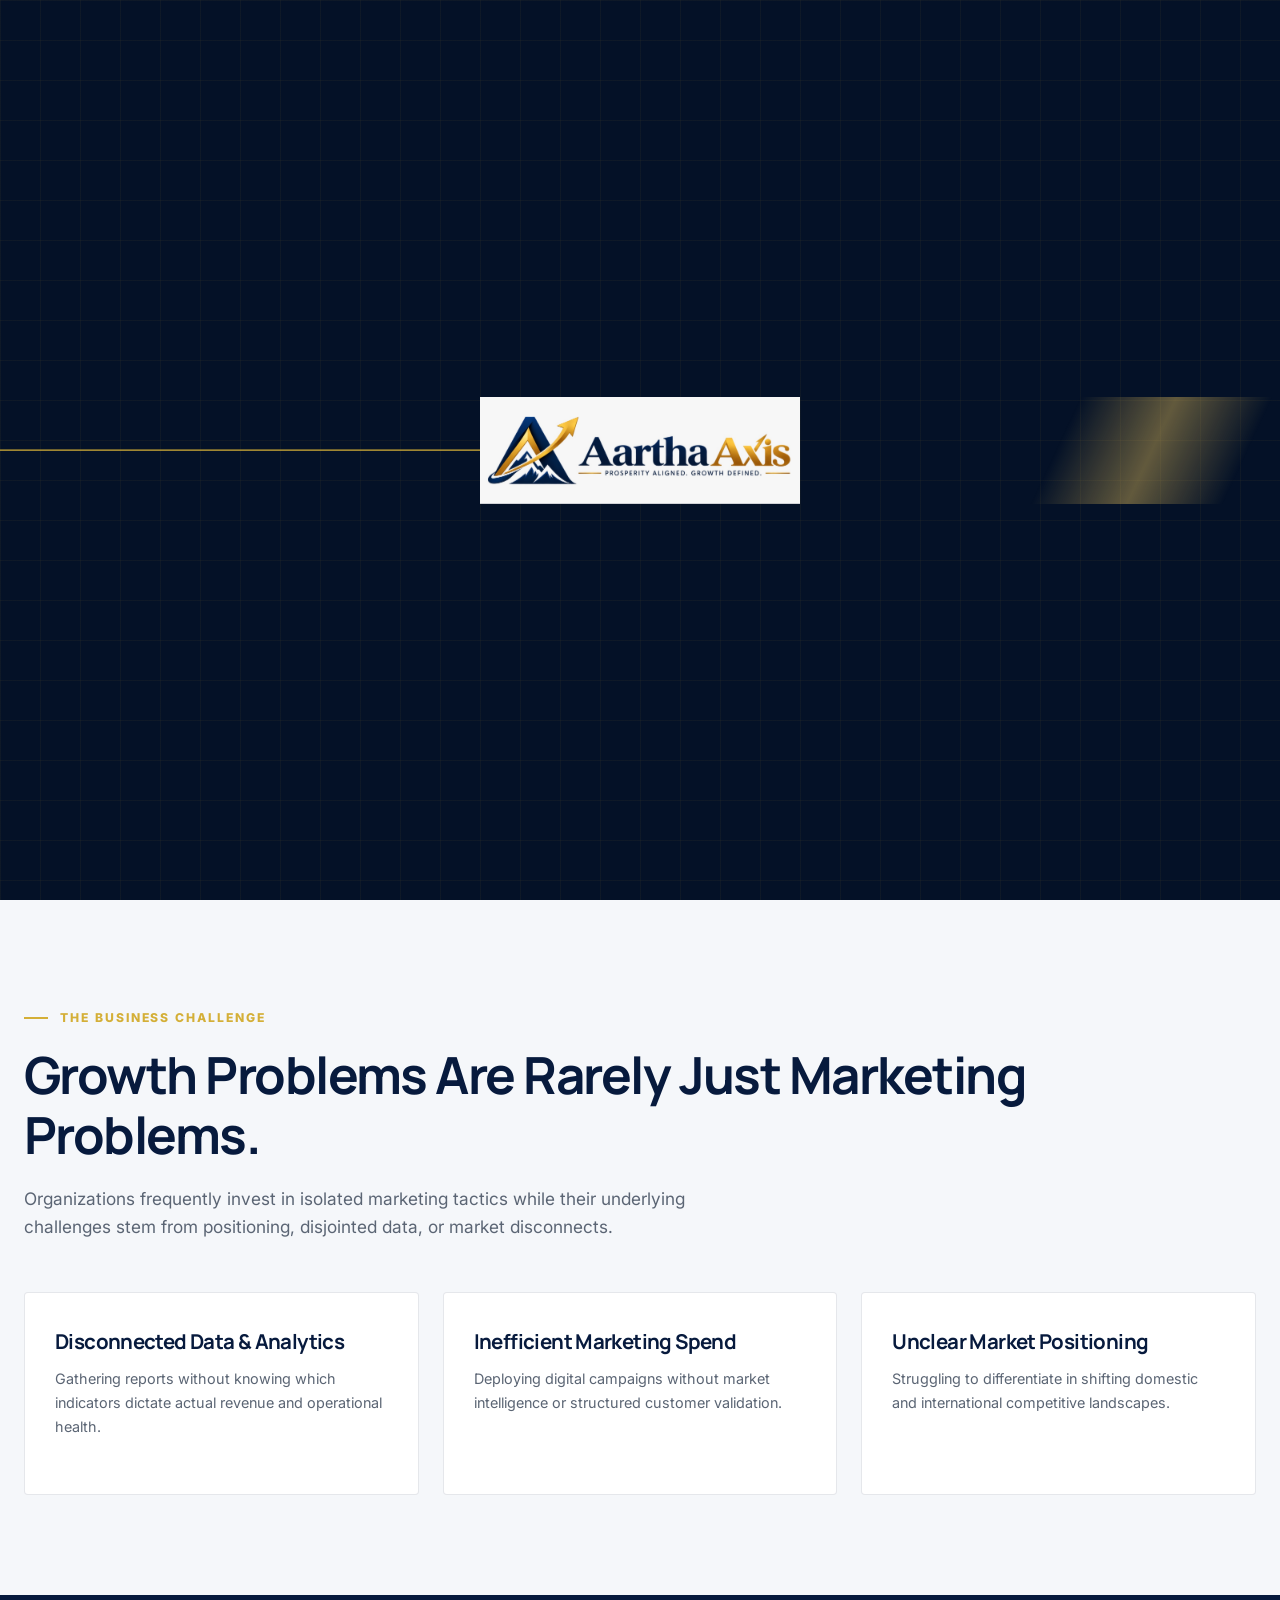
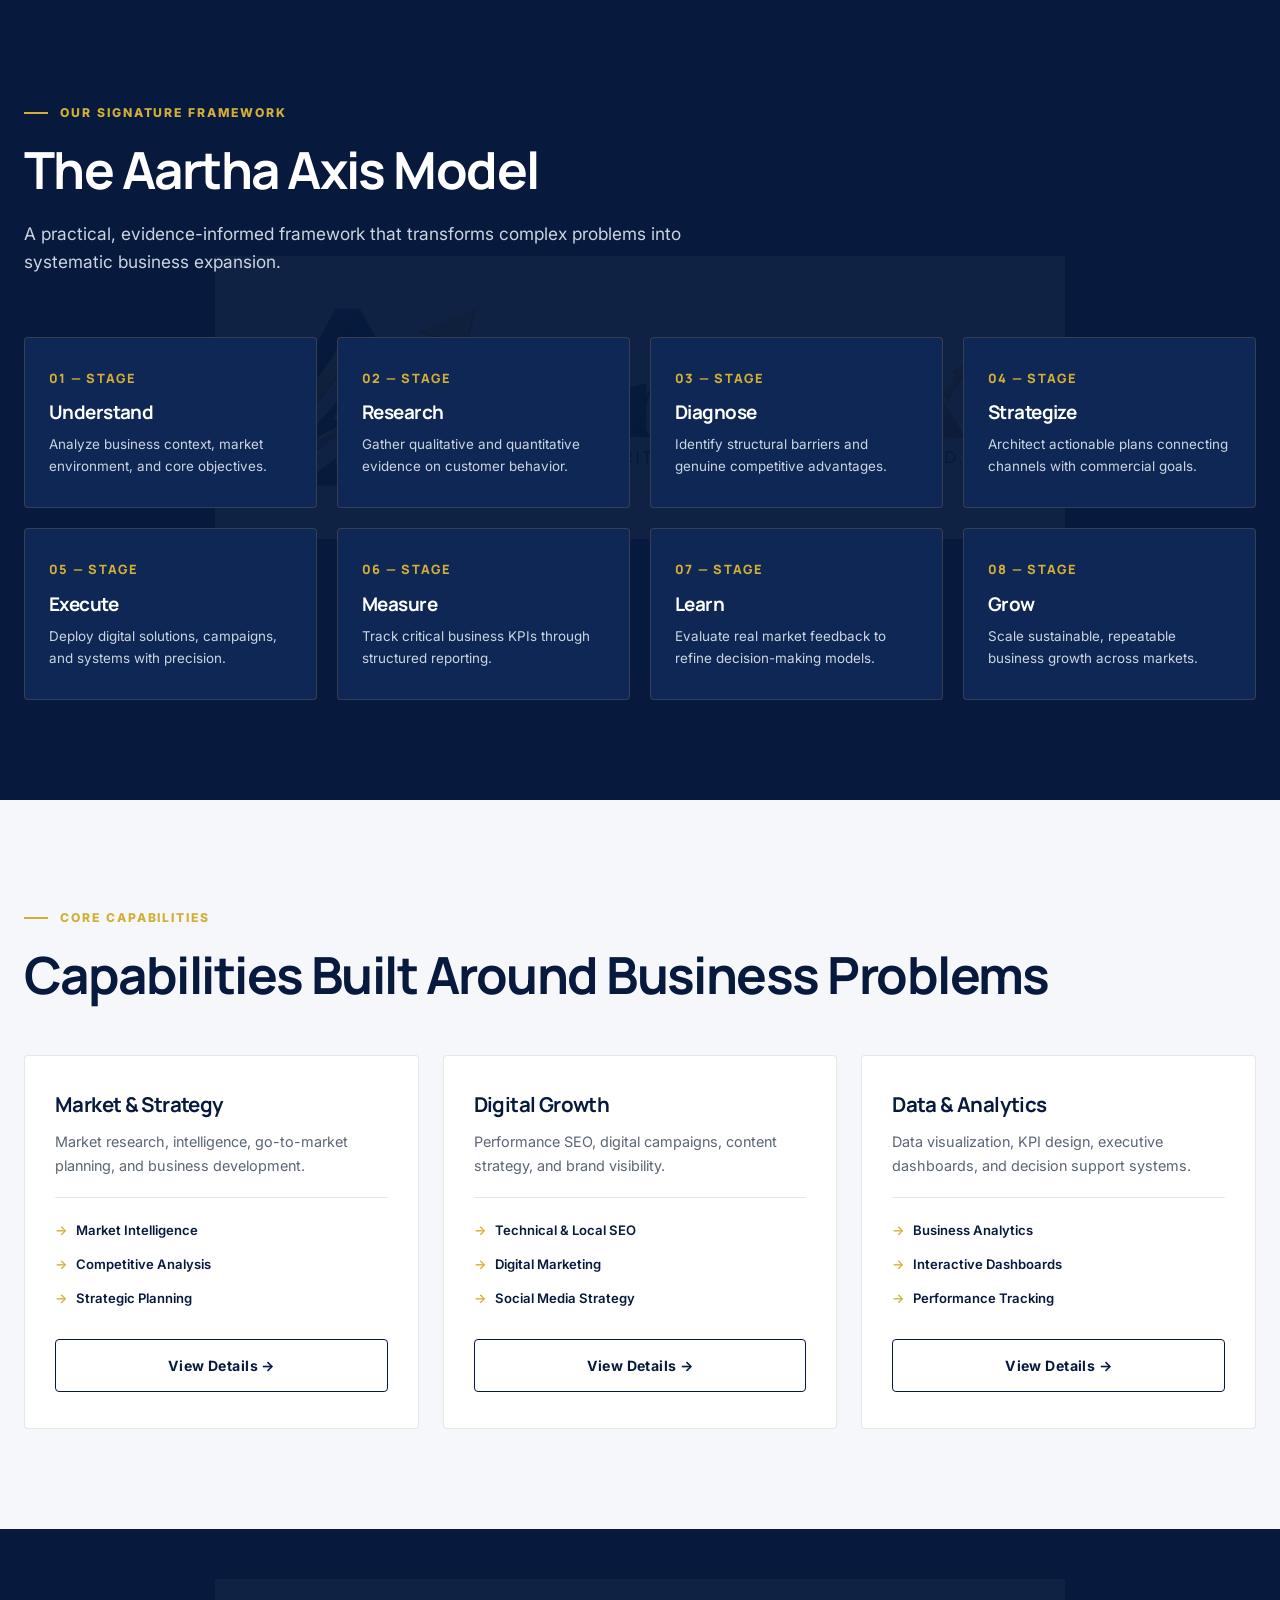
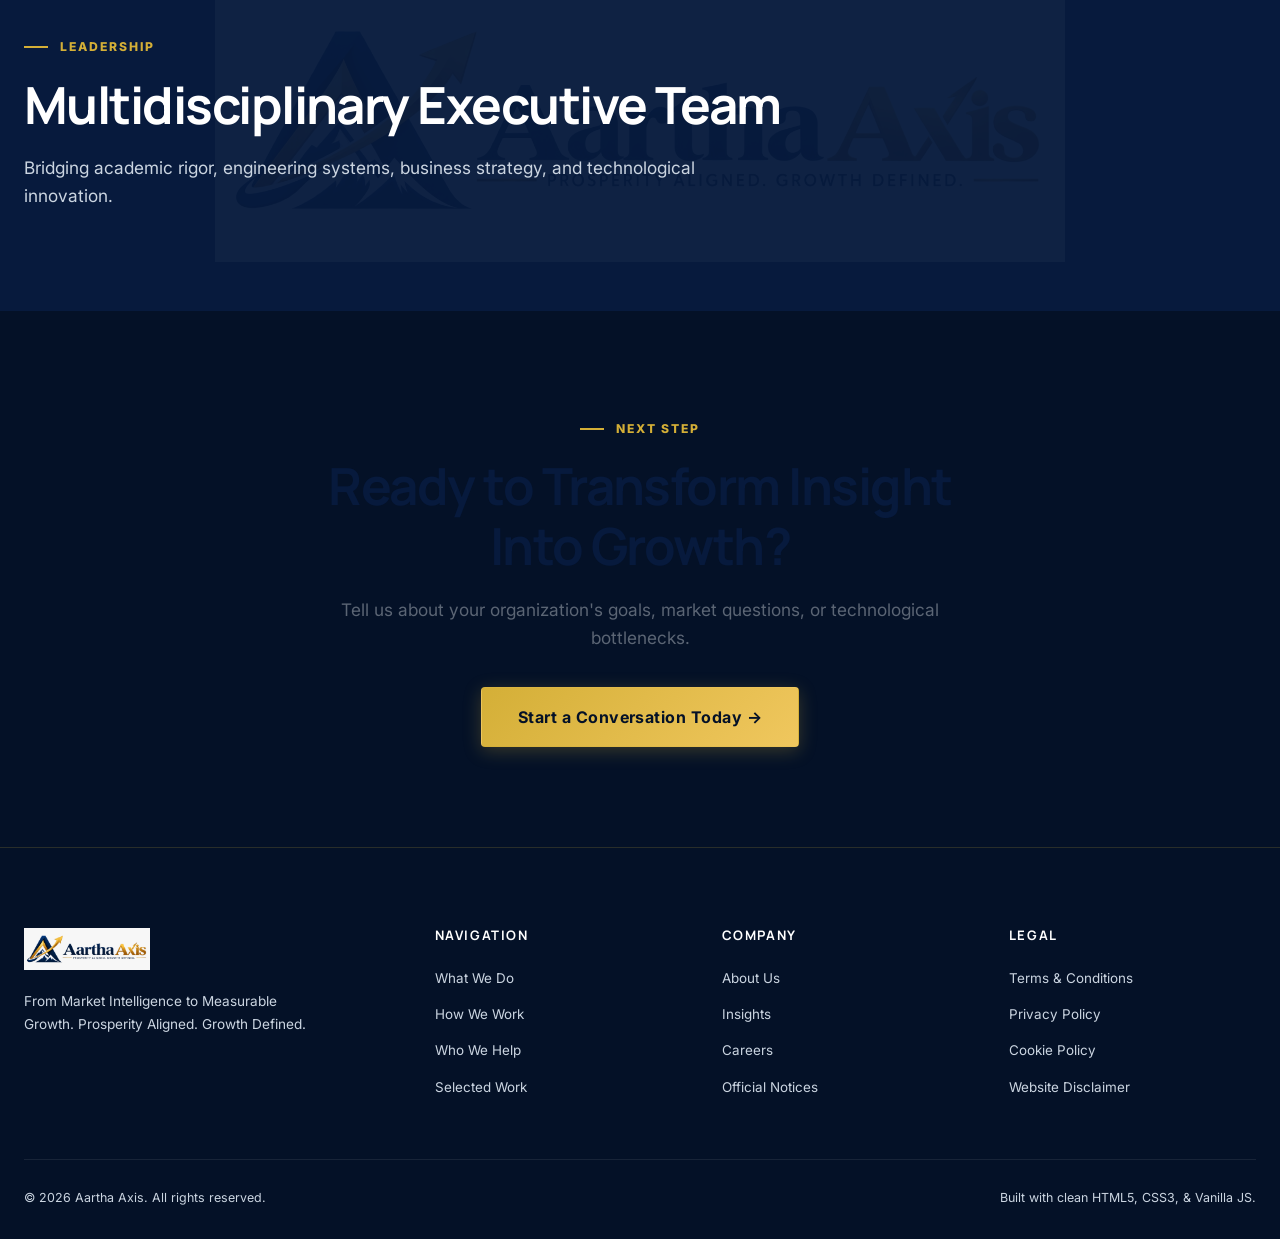
==== commit 7db31771: "update removed photo frome index.html" ====
--- a/index.html
+++ b/index.html
@@ -29,12 +29,7 @@
     "name": "Aartha Axis",
     "url": "https://aarthaaxis.com",
     "logo": "https://aarthaaxis.com/assets/logo/logo.png",
-    "description": "Business growth, market intelligence, digital strategy, analytics and technology partner.",
-    "founder": {
-      "@type": "Person",
-      "name": "Prakash Joshi",
-      "jobTitle": "Chief Executive Officer"
-    }
+    "description": "Business growth, market intelligence, digital strategy, analytics and technology partner."
   }
   </script>
 </head>
@@ -254,37 +249,6 @@
           </p>
         </div>
 
-        <div class="team-editorial-grid">
-          <!-- Prakash Joshi -->
-          <article class="team-card reveal-on-scroll">
-            <div class="team-img-frame">
-              <img src="assets/team/prakash-joshi.jpg" alt="Prakash Joshi, CEO" onerror="this.src='https://www.lalitrajjoshi.com.np/aartha-analytics/images/prakash%20joshi.jpeg'">
-            </div>
-            <div class="team-details">
-              <span class="team-role">Chief Executive Officer (CEO)</span>
-              <h3>Prakash Joshi</h3>
-              <p class="team-bio">
-                Prakash Joshi is an entrepreneur, strategist, and research-driven leader focused on intelligence, innovation, and sustainable growth. Pursuing a PhD in Environmental & Sustainable Engineering in New York, USA.
-              </p>
-              <a href="mailto:praksahjoshi@aarthaaxis.com" class="team-email">praksahjoshi@aarthaaxis.com</a>
-            </div>
-          </article>
-
-          <!-- Lalit Raj Joshi -->
-          <article class="team-card reveal-on-scroll">
-            <div class="team-img-frame">
-              <img src="assets/team/lalit-raj-joshi.png" alt="Lalit Raj Joshi, Technology Chief" onerror="this.src='https://www.lalitrajjoshi.com.np/aartha-analytics/images/lalitrajjoshi.png'">
-            </div>
-            <div class="team-details">
-              <span class="team-role">Technology Chief</span>
-              <h3>Lalit Raj Joshi</h3>
-              <p class="team-bio">
-                BIM graduate, pursuing an MBA from SOMTU. Focuses on translating business requirements into practical digital experiences, enterprise technology solutions, and data-driven systems.
-              </p>
-              <a href="mailto:lalitrajjoshi@aarthaaxis.com" class="team-email">lalitrajjoshi@aarthaaxis.com</a>
-            </div>
-          </article>
-        </div>
       </div>
     </section>
 
